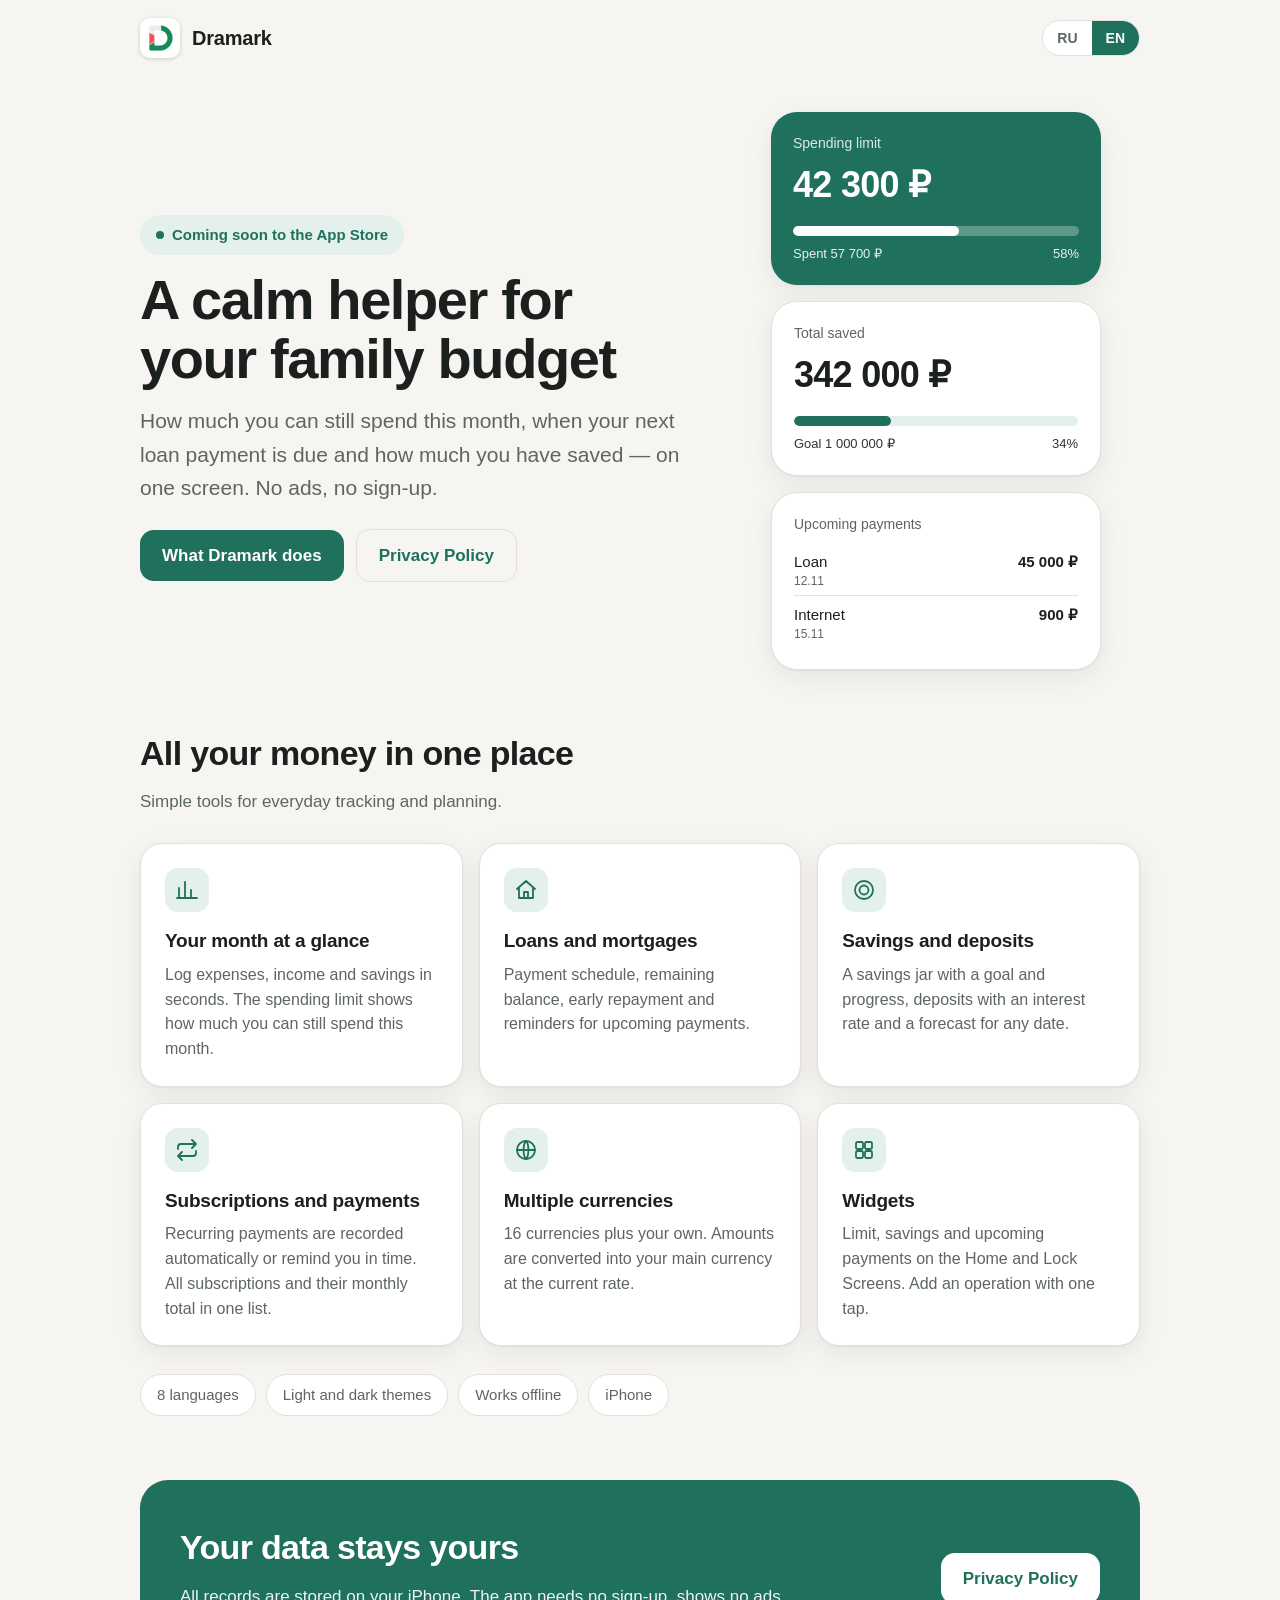
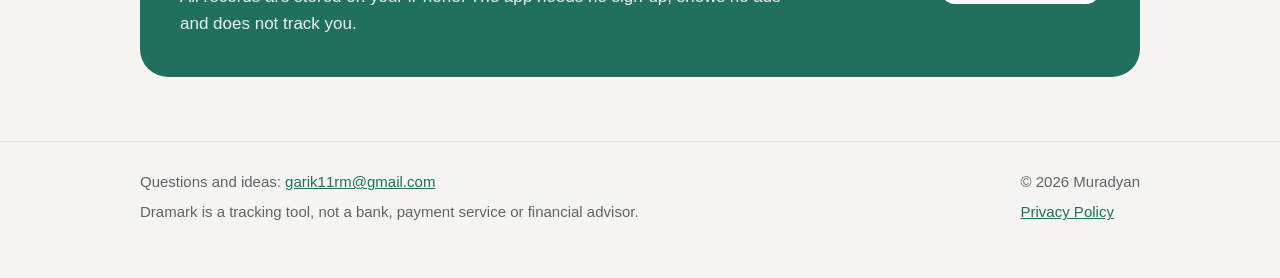
==== index.html @ 958a4074 "Add files via upload" ====
<!doctype html>
<html lang="ru">
<head>
<meta charset="utf-8">
<meta name="viewport" content="width=device-width,initial-scale=1">
<title>Dramark — бюджет и кредиты / Budget & loans</title>
<meta name="description" content="Dramark — спокойный помощник для семейного бюджета: расходы, накопления, кредиты и платежи на вашем iPhone. Без рекламы и регистрации.">
<meta name="color-scheme" content="light dark">
<meta name="theme-color" content="#1f705c">
<link rel="icon" type="image/png" href="favicon.png">
<link rel="apple-touch-icon" href="apple-touch-icon.png">
<link rel="stylesheet" href="style.css">
<script>document.documentElement.className+=" js";</script>
</head>
<body><div class="wrap"><header class="top">
<a class="brand" href="./"><img src="icon.png" alt="" width="40" height="40"><span>Dramark</span></a>
<div class="lang" role="group" aria-label="Language"><button type="button" data-set="ru" aria-pressed="true">RU</button><button type="button" data-set="en" aria-pressed="false">EN</button></div>
</header></div>
<main>
<div class="wrap">
<section class="hero">
 <div>
  <p class="pill"><i></i><span data-l="ru">Скоро в App Store</span><span data-l="en">Coming soon to the App Store</span></p>
  <h1><span data-l="ru">Спокойный помощник для семейного бюджета</span><span data-l="en">A calm helper for your family budget</span></h1>
  <p class="lead"><span data-l="ru">Сколько ещё можно потратить в этом месяце, когда ближайший платёж по кредиту и сколько уже накоплено — на одном экране. Без рекламы и без регистрации.</span><span data-l="en">How much you can still spend this month, when your next loan payment is due and how much you have saved — on one screen. No ads, no sign-up.</span></p>
  <div class="cta"><a class="btn" href="#features"><span data-l="ru">Что умеет Dramark</span><span data-l="en">What Dramark does</span></a><a class="btn ghost" href="privacy/"><span data-l="ru">Политика конфиденциальности</span><span data-l="en">Privacy Policy</span></a></div>
 </div>
 <div class="demo" aria-hidden="true">
  <div class="w limit"><p class="t"><span data-l="ru">Лимит на траты</span><span data-l="en">Spending limit</span></p><p class="v">42 300 ₽</p><div class="bar"><b style="width:58%"></b></div><div class="s"><span><span data-l="ru">Потрачено 57 700 ₽</span><span data-l="en">Spent 57 700 ₽</span></span><span>58%</span></div></div>
  <div class="w save"><p class="t"><span data-l="ru">Всего накоплено</span><span data-l="en">Total saved</span></p><p class="v">342 000 ₽</p><div class="bar"><b style="width:34%"></b></div><div class="s"><span><span data-l="ru">Цель 1 000 000 ₽</span><span data-l="en">Goal 1 000 000 ₽</span></span><span>34%</span></div></div>
  <div class="w pay"><p class="t"><span data-l="ru">Ближайшие платежи</span><span data-l="en">Upcoming payments</span></p>
   <div class="row"><span><span data-l="ru">Кредит</span><span data-l="en">Loan</span><small>12.11</small></span><span>45 000 ₽</span></div>
   <div class="row"><span><span data-l="ru">Интернет</span><span data-l="en">Internet</span><small>15.11</small></span><span>900 ₽</span></div>
  </div>
 </div>
</section>

<section id="features">
 <h2><span data-l="ru">Всё о ваших деньгах в одном месте</span><span data-l="en">All your money in one place</span></h2>
 <p class="sub"><span data-l="ru">Простые инструменты для ежедневного учёта и планирования.</span><span data-l="en">Simple tools for everyday tracking and planning.</span></p>
 <div class="grid"><article class="card"><div class="ic"><svg viewBox="0 0 24 24" aria-hidden="true"><path d="M4 20V10M10 20V4M16 20v-8M22 20H2"/></svg></div><h3><span data-l="ru">Деньги за месяц</span><span data-l="en">Your month at a glance</span></h3><p><span data-l="ru">Записывайте расходы, доходы и накопления за пару секунд. Лимит на траты показывает, сколько ещё можно потратить в этом месяце.</span><span data-l="en">Log expenses, income and savings in seconds. The spending limit shows how much you can still spend this month.</span></p></article><article class="card"><div class="ic"><svg viewBox="0 0 24 24" aria-hidden="true"><path d="M3 11l9-8 9 8M5 10v10h14V10M10 20v-6h4v6"/></svg></div><h3><span data-l="ru">Кредиты и ипотека</span><span data-l="en">Loans and mortgages</span></h3><p><span data-l="ru">График платежей, остаток долга, досрочное погашение и напоминания о ближайших платежах.</span><span data-l="en">Payment schedule, remaining balance, early repayment and reminders for upcoming payments.</span></p></article><article class="card"><div class="ic"><svg viewBox="0 0 24 24" aria-hidden="true"><circle cx="12" cy="12" r="9"/><circle cx="12" cy="12" r="4.5"/></svg></div><h3><span data-l="ru">Накопления и вклады</span><span data-l="en">Savings and deposits</span></h3><p><span data-l="ru">Копилка с целью и процентом выполнения, вклады со ставкой и прогнозом на нужную дату.</span><span data-l="en">A savings jar with a goal and progress, deposits with an interest rate and a forecast for any date.</span></p></article><article class="card"><div class="ic"><svg viewBox="0 0 24 24" aria-hidden="true"><path d="M17 2l4 4-4 4M3 11V9a3 3 0 013-3h15M7 22l-4-4 4-4M21 13v2a3 3 0 01-3 3H3"/></svg></div><h3><span data-l="ru">Подписки и платежи</span><span data-l="en">Subscriptions and payments</span></h3><p><span data-l="ru">Регулярные платежи записываются сами или напоминают о себе. Все подписки и их сумма за месяц в одном списке.</span><span data-l="en">Recurring payments are recorded automatically or remind you in time. All subscriptions and their monthly total in one list.</span></p></article><article class="card"><div class="ic"><svg viewBox="0 0 24 24" aria-hidden="true"><circle cx="12" cy="12" r="9"/><path d="M3 12h18M12 3c3.2 3 3.2 15 0 18M12 3c-3.2 3-3.2 15 0 18"/></svg></div><h3><span data-l="ru">Несколько валют</span><span data-l="en">Multiple currencies</span></h3><p><span data-l="ru">16 валют и своя собственная. Суммы пересчитываются по актуальному курсу в основную валюту.</span><span data-l="en">16 currencies plus your own. Amounts are converted into your main currency at the current rate.</span></p></article><article class="card"><div class="ic"><svg viewBox="0 0 24 24" aria-hidden="true"><rect x="4" y="4" width="7" height="7" rx="1.5"/><rect x="13" y="4" width="7" height="7" rx="1.5"/><rect x="4" y="13" width="7" height="7" rx="1.5"/><rect x="13" y="13" width="7" height="7" rx="1.5"/></svg></div><h3><span data-l="ru">Виджеты</span><span data-l="en">Widgets</span></h3><p><span data-l="ru">Лимит, накопления и ближайшие платежи на экране «Домой» и «Блокировка». Добавить операцию можно одним касанием.</span><span data-l="en">Limit, savings and upcoming payments on the Home and Lock Screens. Add an operation with one tap.</span></p></article></div>
 <ul class="facts"><li><span data-l="ru">8 языков</span><span data-l="en">8 languages</span></li><li><span data-l="ru">Светлая и тёмная тема</span><span data-l="en">Light and dark themes</span></li><li><span data-l="ru">Работает без интернета</span><span data-l="en">Works offline</span></li><li><span data-l="ru">iPhone</span><span data-l="en">iPhone</span></li></ul>
</section>

<section class="priv">
 <div><h2><span data-l="ru">Ваши данные остаются у вас</span><span data-l="en">Your data stays yours</span></h2>
 <p><span data-l="ru">Все записи хранятся на вашем iPhone. Приложение не просит регистрацию, не показывает рекламу и не следит за вами.</span><span data-l="en">All records are stored on your iPhone. The app needs no sign-up, shows no ads and does not track you.</span></p></div>
 <a class="btn" href="privacy/"><span data-l="ru">Политика конфиденциальности</span><span data-l="en">Privacy Policy</span></a>
</section>
</div>
</main>
<footer><div class="wrap"><div class="f">
 <div><p><span data-l="ru">Вопросы и предложения:</span><span data-l="en">Questions and ideas:</span> <a href="mailto:garik11rm@gmail.com">garik11rm@gmail.com</a></p>
 <p><span data-l="ru">Dramark — инструмент учёта: не банк, не платёжный сервис и не финансовый консультант.</span><span data-l="en">Dramark is a tracking tool, not a bank, payment service or financial advisor.</span></p></div>
 <div><p>© 2026 Muradyan</p><p><a href="privacy/"><span data-l="ru">Политика конфиденциальности</span><span data-l="en">Privacy Policy</span></a></p></div>
</div></div></footer>
<script src="app.js"></script>
</body></html>
---- style.css ----
:root{
  --bg:#f6f5f1; --card:#ffffff; --text:#1b1f1d; --muted:#5d665f; --line:#e3e1d9;
  --brand:#1f705c; --brand-ink:#ffffff; --brand-soft:#e4f0eb; --burgundy:#8c2f3d;
  --shadow:0 1px 2px rgba(20,30,25,.05),0 8px 28px rgba(20,30,25,.07);
}
@media (prefers-color-scheme:dark){
  :root{--bg:#0f1311; --card:#171c19; --text:#eef1ee; --muted:#9aa59e; --line:#262d29;
    --brand:#31946f; --brand-soft:#16261f; --shadow:0 1px 2px rgba(0,0,0,.4),0 8px 28px rgba(0,0,0,.35);}
}
*{box-sizing:border-box}
html{-webkit-text-size-adjust:100%}
body{margin:0;background:var(--bg);color:var(--text);
  font:17px/1.6 -apple-system,BlinkMacSystemFont,"SF Pro Text","Segoe UI",Roboto,"Helvetica Neue",Arial,sans-serif;
  -webkit-font-smoothing:antialiased}
a{color:var(--brand)} a:hover{text-decoration-thickness:2px}
.wrap{max-width:1040px;margin:0 auto;padding:0 20px}
header.top{display:flex;align-items:center;justify-content:space-between;gap:12px;padding:18px 0}
.brand{display:flex;align-items:center;gap:12px;text-decoration:none;color:var(--text);font-weight:700;font-size:20px;letter-spacing:-.01em}
.brand img{width:40px;height:40px;border-radius:10px;box-shadow:0 1px 4px rgba(0,0,0,.18)}
.lang{display:inline-flex;border:1px solid var(--line);border-radius:999px;overflow:hidden;background:var(--card)}
.lang button{all:unset;cursor:pointer;padding:6px 14px;font-size:14px;font-weight:600;color:var(--muted)}
.lang button[aria-pressed="true"]{background:var(--brand);color:var(--brand-ink)}
.lang button:focus-visible{outline:2px solid var(--brand);outline-offset:-2px}

/* языки: без JS показываются оба, с JS — выбранный */
html.js [data-l]{display:none}
html.js[data-show="ru"] [data-l="ru"],html.js[data-show="en"] [data-l="en"]{display:revert}
html:not(.js) div[data-l="en"]{border-top:1px dashed var(--line);margin-top:2rem;padding-top:1rem}

.hero{display:grid;grid-template-columns:1.15fr .85fr;gap:40px;align-items:center;padding:36px 0 56px}
.hero h1{font-size:clamp(34px,5.4vw,56px);line-height:1.06;letter-spacing:-.025em;margin:0 0 16px}
.hero p.lead{font-size:clamp(18px,2.1vw,21px);color:var(--muted);margin:0 0 24px;max-width:34em}
.pill{display:inline-flex;align-items:center;gap:8px;background:var(--brand-soft);color:var(--brand);
  font-weight:600;font-size:15px;padding:8px 16px;border-radius:999px}
.pill i{width:8px;height:8px;border-radius:50%;background:var(--brand);display:inline-block}
.cta{display:flex;flex-wrap:wrap;gap:12px;align-items:center}
.btn{display:inline-block;text-decoration:none;font-weight:600;padding:12px 22px;border-radius:14px;
  background:var(--brand);color:var(--brand-ink)}
.btn.ghost{background:transparent;color:var(--brand);border:1px solid var(--line)}

/* иллюстрация: карточки в стиле виджетов приложения */
.demo{display:grid;gap:16px;justify-items:center}
.w{width:100%;max-width:330px;border-radius:26px;padding:20px 22px;color:#fff;box-shadow:var(--shadow)}
.w.limit{background:#1f705c}
.w .t{font-size:14px;opacity:.85;margin:0}
.w .v{font-size:36px;font-weight:700;letter-spacing:-.02em;margin:2px 0 12px;font-variant-numeric:tabular-nums}
.bar{height:10px;border-radius:99px;background:rgba(255,255,255,.28);overflow:hidden}
.bar b{display:block;height:100%;background:#fff;border-radius:99px}
.w .s{display:flex;justify-content:space-between;font-size:13px;opacity:.9;margin-top:8px}
.w.save{background:var(--card);color:var(--text);border:1px solid var(--line)}
.w.save .t{color:var(--muted);opacity:1}
.w.save .bar{background:var(--brand-soft)} .w.save .bar b{background:var(--brand)}
.w.pay{background:var(--card);color:var(--text);border:1px solid var(--line)}
.w.pay .t{color:var(--muted);opacity:1;margin-bottom:8px}
.row{display:flex;justify-content:space-between;gap:12px;padding:7px 0;border-top:1px solid var(--line);font-size:15px}
.row:first-of-type{border-top:0}.row span:last-child{font-variant-numeric:tabular-nums;font-weight:600}
.row small{color:var(--muted);display:block;font-size:12px;line-height:1.2}

h2{font-size:clamp(26px,3.4vw,34px);letter-spacing:-.02em;margin:0 0 8px}
.sub{color:var(--muted);margin:0 0 28px}
.grid{display:grid;grid-template-columns:repeat(3,1fr);gap:16px}
.card{background:var(--card);border:1px solid var(--line);border-radius:22px;padding:24px;box-shadow:var(--shadow)}
.card .ic{width:44px;height:44px;border-radius:13px;background:var(--brand-soft);color:var(--brand);
  display:grid;place-items:center;margin-bottom:14px}
.card svg{width:24px;height:24px;stroke:currentColor;fill:none;stroke-width:1.8;stroke-linecap:round;stroke-linejoin:round}
.card h3{font-size:19px;margin:0 0 6px;letter-spacing:-.01em}
.card p{margin:0;color:var(--muted);font-size:16px;line-height:1.55}
.facts{display:flex;flex-wrap:wrap;gap:10px;margin:28px 0 0;padding:0;list-style:none}
.facts li{border:1px solid var(--line);background:var(--card);border-radius:999px;padding:8px 16px;font-size:15px;color:var(--muted)}

.priv{margin:64px 0;background:var(--brand);color:#fff;border-radius:28px;padding:40px;display:grid;
  grid-template-columns:1fr auto;gap:24px;align-items:center}
.priv h2{margin:0 0 8px;color:#fff}.priv p{margin:0;opacity:.92;max-width:36em}
.priv .btn{background:#fff;color:#1f705c;white-space:nowrap}
footer{border-top:1px solid var(--line);padding:28px 0 48px;color:var(--muted);font-size:15px}
footer .f{display:flex;flex-wrap:wrap;gap:8px 24px;justify-content:space-between}
footer p{margin:0 0 6px}

/* страница политики */
.doc{max-width:760px;margin:0 auto;padding:12px 20px 40px}
.doc h1{font-size:clamp(30px,4.6vw,42px);letter-spacing:-.02em;line-height:1.1;margin:8px 0 12px}
.meta{color:var(--muted);font-size:15px;margin:0 0 28px}
.doc h2{font-size:22px;margin:34px 0 8px;letter-spacing:-.01em}
.doc p{margin:0 0 14px}
.doc .note{background:var(--brand-soft);border-radius:16px;padding:16px 18px;color:var(--text);margin:24px 0}
.back{display:inline-block;margin:6px 0 0;text-decoration:none;font-weight:600}

@media (max-width:820px){
  .hero{grid-template-columns:1fr;gap:28px;padding-top:12px}
  .grid{grid-template-columns:1fr 1fr}
  .priv{grid-template-columns:1fr;padding:28px 24px}
}
@media (max-width:560px){
  body{font-size:16px}
  .grid{grid-template-columns:1fr}
  .brand{font-size:18px}
}
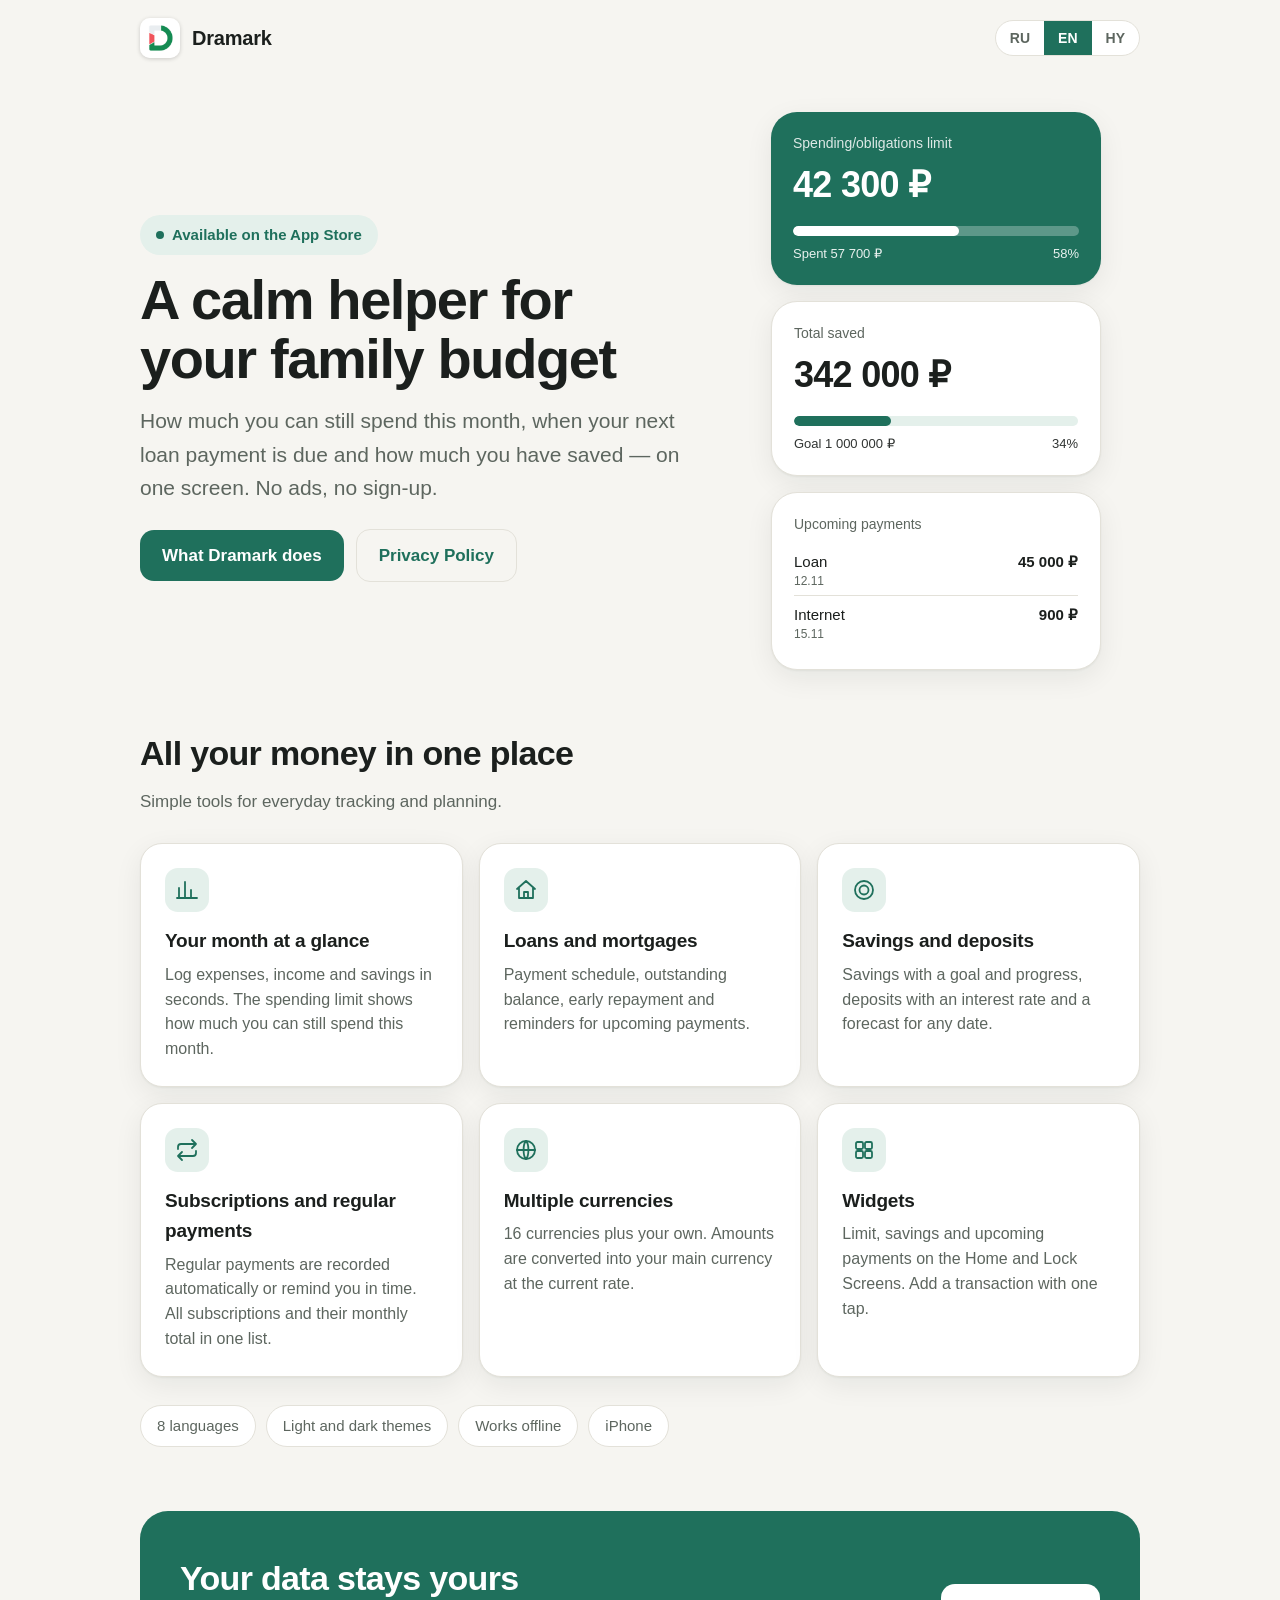
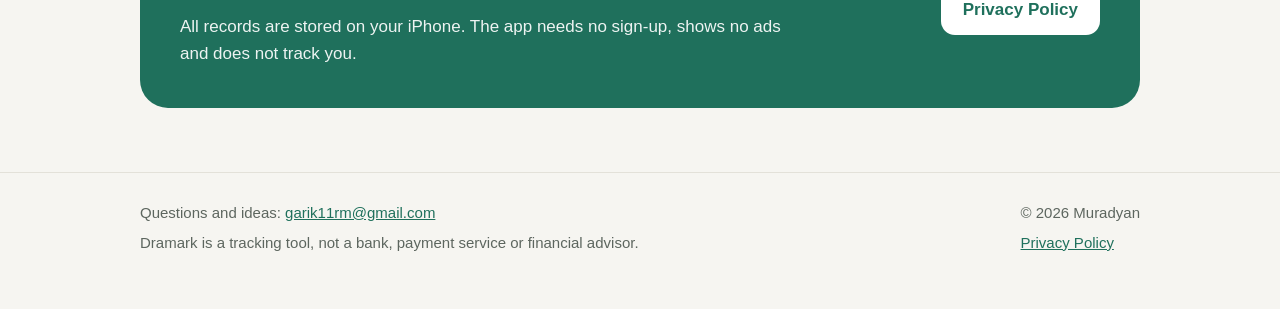
==== commit 2ad10931: "Add files via upload" ====
--- a/index.html
+++ b/index.html
@@ -3,8 +3,8 @@
 <head>
 <meta charset="utf-8">
 <meta name="viewport" content="width=device-width,initial-scale=1">
-<title>Dramark — бюджет и кредиты / Budget & loans</title>
-<meta name="description" content="Dramark — спокойный помощник для семейного бюджета: расходы, накопления, кредиты и платежи на вашем iPhone. Без рекламы и регистрации.">
+<title>Dramark — бюджет и кредиты / Budget & loans / Բյուջե և վարկեր</title>
+<meta name="description" content="Dramark — спокойный помощник для семейного бюджета: расходы, накопления, кредиты и платежи на вашем iPhone. Без рекламы и регистрации. / A calm helper for your family budget.">
 <meta name="color-scheme" content="light dark">
 <meta name="theme-color" content="#1f705c">
 <link rel="icon" type="image/png" href="favicon.png">
@@ -14,45 +14,45 @@
 </head>
 <body><div class="wrap"><header class="top">
 <a class="brand" href="./"><img src="icon.png" alt="" width="40" height="40"><span>Dramark</span></a>
-<div class="lang" role="group" aria-label="Language"><button type="button" data-set="ru" aria-pressed="true">RU</button><button type="button" data-set="en" aria-pressed="false">EN</button></div>
+<div class="lang" role="group" aria-label="Language"><button type="button" data-set="ru" aria-pressed="true">RU</button><button type="button" data-set="en" aria-pressed="false">EN</button><button type="button" data-set="hy" aria-pressed="false">HY</button></div>
 </header></div>
 <main>
 <div class="wrap">
 <section class="hero">
  <div>
-  <p class="pill"><i></i><span data-l="ru">Скоро в App Store</span><span data-l="en">Coming soon to the App Store</span></p>
-  <h1><span data-l="ru">Спокойный помощник для семейного бюджета</span><span data-l="en">A calm helper for your family budget</span></h1>
-  <p class="lead"><span data-l="ru">Сколько ещё можно потратить в этом месяце, когда ближайший платёж по кредиту и сколько уже накоплено — на одном экране. Без рекламы и без регистрации.</span><span data-l="en">How much you can still spend this month, when your next loan payment is due and how much you have saved — on one screen. No ads, no sign-up.</span></p>
-  <div class="cta"><a class="btn" href="#features"><span data-l="ru">Что умеет Dramark</span><span data-l="en">What Dramark does</span></a><a class="btn ghost" href="privacy/"><span data-l="ru">Политика конфиденциальности</span><span data-l="en">Privacy Policy</span></a></div>
+  <p class="pill"><i></i><span data-l="ru">Уже доступно в App Store</span><span data-l="en">Available on the App Store</span><span data-l="hy">Արդեն հասանելի է App Store-ում</span></p>
+  <h1><span data-l="ru">Спокойный помощник для семейного бюджета</span><span data-l="en">A calm helper for your family budget</span><span data-l="hy">Հանգիստ օգնական ընտանեկան բյուջեի համար</span></h1>
+  <p class="lead"><span data-l="ru">Сколько ещё можно потратить в этом месяце, когда ближайший платёж по кредиту и сколько уже накоплено — на одном экране. Без рекламы и без регистрации.</span><span data-l="en">How much you can still spend this month, when your next loan payment is due and how much you have saved — on one screen. No ads, no sign-up.</span><span data-l="hy">Որքան կարող եք ևս ծախսել այս ամիս, երբ է հաջորդ վարկային վճարումը և որքան եք արդեն խնայել՝ մեկ էկրանին։ Առանց գովազդի և գրանցման։</span></p>
+  <div class="cta"><a class="btn" href="#features"><span data-l="ru">Что умеет Dramark</span><span data-l="en">What Dramark does</span><span data-l="hy">Ինչ կարող է Dramark-ը</span></a><a class="btn ghost" href="privacy/"><span data-l="ru">Политика конфиденциальности</span><span data-l="en">Privacy Policy</span><span data-l="hy">Գաղտնիության քաղաքականություն</span></a></div>
  </div>
  <div class="demo" aria-hidden="true">
-  <div class="w limit"><p class="t"><span data-l="ru">Лимит на траты</span><span data-l="en">Spending limit</span></p><p class="v">42 300 ₽</p><div class="bar"><b style="width:58%"></b></div><div class="s"><span><span data-l="ru">Потрачено 57 700 ₽</span><span data-l="en">Spent 57 700 ₽</span></span><span>58%</span></div></div>
-  <div class="w save"><p class="t"><span data-l="ru">Всего накоплено</span><span data-l="en">Total saved</span></p><p class="v">342 000 ₽</p><div class="bar"><b style="width:34%"></b></div><div class="s"><span><span data-l="ru">Цель 1 000 000 ₽</span><span data-l="en">Goal 1 000 000 ₽</span></span><span>34%</span></div></div>
-  <div class="w pay"><p class="t"><span data-l="ru">Ближайшие платежи</span><span data-l="en">Upcoming payments</span></p>
-   <div class="row"><span><span data-l="ru">Кредит</span><span data-l="en">Loan</span><small>12.11</small></span><span>45 000 ₽</span></div>
-   <div class="row"><span><span data-l="ru">Интернет</span><span data-l="en">Internet</span><small>15.11</small></span><span>900 ₽</span></div>
+  <div class="w limit"><p class="t"><span data-l="ru">Лимит на траты/обязательства</span><span data-l="en">Spending/obligations limit</span><span data-l="hy">Ծախսերի/պարտավորությունների սահման</span></p><p class="v">42 300 ₽</p><div class="bar"><b style="width:58%"></b></div><div class="s"><span><span data-l="ru">Потрачено 57 700 ₽</span><span data-l="en">Spent 57 700 ₽</span><span data-l="hy">Ծախսվել է 57 700 ₽</span></span><span>58%</span></div></div>
+  <div class="w save"><p class="t"><span data-l="ru">Всего накоплено</span><span data-l="en">Total saved</span><span data-l="hy">Ընդամենը խնայված</span></p><p class="v">342 000 ₽</p><div class="bar"><b style="width:34%"></b></div><div class="s"><span><span data-l="ru">Цель 1 000 000 ₽</span><span data-l="en">Goal 1 000 000 ₽</span><span data-l="hy">Նպատակ 1 000 000 ₽</span></span><span>34%</span></div></div>
+  <div class="w pay"><p class="t"><span data-l="ru">Ближайшие платежи</span><span data-l="en">Upcoming payments</span><span data-l="hy">Մոտակա վճարումներ</span></p>
+   <div class="row"><span><span data-l="ru">Кредит</span><span data-l="en">Loan</span><span data-l="hy">Վարկ</span><small>12.11</small></span><span>45 000 ₽</span></div>
+   <div class="row"><span><span data-l="ru">Интернет</span><span data-l="en">Internet</span><span data-l="hy">Ինտերնետ</span><small>15.11</small></span><span>900 ₽</span></div>
   </div>
  </div>
 </section>
 
 <section id="features">
- <h2><span data-l="ru">Всё о ваших деньгах в одном месте</span><span data-l="en">All your money in one place</span></h2>
- <p class="sub"><span data-l="ru">Простые инструменты для ежедневного учёта и планирования.</span><span data-l="en">Simple tools for everyday tracking and planning.</span></p>
- <div class="grid"><article class="card"><div class="ic"><svg viewBox="0 0 24 24" aria-hidden="true"><path d="M4 20V10M10 20V4M16 20v-8M22 20H2"/></svg></div><h3><span data-l="ru">Деньги за месяц</span><span data-l="en">Your month at a glance</span></h3><p><span data-l="ru">Записывайте расходы, доходы и накопления за пару секунд. Лимит на траты показывает, сколько ещё можно потратить в этом месяце.</span><span data-l="en">Log expenses, income and savings in seconds. The spending limit shows how much you can still spend this month.</span></p></article><article class="card"><div class="ic"><svg viewBox="0 0 24 24" aria-hidden="true"><path d="M3 11l9-8 9 8M5 10v10h14V10M10 20v-6h4v6"/></svg></div><h3><span data-l="ru">Кредиты и ипотека</span><span data-l="en">Loans and mortgages</span></h3><p><span data-l="ru">График платежей, остаток долга, досрочное погашение и напоминания о ближайших платежах.</span><span data-l="en">Payment schedule, remaining balance, early repayment and reminders for upcoming payments.</span></p></article><article class="card"><div class="ic"><svg viewBox="0 0 24 24" aria-hidden="true"><circle cx="12" cy="12" r="9"/><circle cx="12" cy="12" r="4.5"/></svg></div><h3><span data-l="ru">Накопления и вклады</span><span data-l="en">Savings and deposits</span></h3><p><span data-l="ru">Копилка с целью и процентом выполнения, вклады со ставкой и прогнозом на нужную дату.</span><span data-l="en">A savings jar with a goal and progress, deposits with an interest rate and a forecast for any date.</span></p></article><article class="card"><div class="ic"><svg viewBox="0 0 24 24" aria-hidden="true"><path d="M17 2l4 4-4 4M3 11V9a3 3 0 013-3h15M7 22l-4-4 4-4M21 13v2a3 3 0 01-3 3H3"/></svg></div><h3><span data-l="ru">Подписки и платежи</span><span data-l="en">Subscriptions and payments</span></h3><p><span data-l="ru">Регулярные платежи записываются сами или напоминают о себе. Все подписки и их сумма за месяц в одном списке.</span><span data-l="en">Recurring payments are recorded automatically or remind you in time. All subscriptions and their monthly total in one list.</span></p></article><article class="card"><div class="ic"><svg viewBox="0 0 24 24" aria-hidden="true"><circle cx="12" cy="12" r="9"/><path d="M3 12h18M12 3c3.2 3 3.2 15 0 18M12 3c-3.2 3-3.2 15 0 18"/></svg></div><h3><span data-l="ru">Несколько валют</span><span data-l="en">Multiple currencies</span></h3><p><span data-l="ru">16 валют и своя собственная. Суммы пересчитываются по актуальному курсу в основную валюту.</span><span data-l="en">16 currencies plus your own. Amounts are converted into your main currency at the current rate.</span></p></article><article class="card"><div class="ic"><svg viewBox="0 0 24 24" aria-hidden="true"><rect x="4" y="4" width="7" height="7" rx="1.5"/><rect x="13" y="4" width="7" height="7" rx="1.5"/><rect x="4" y="13" width="7" height="7" rx="1.5"/><rect x="13" y="13" width="7" height="7" rx="1.5"/></svg></div><h3><span data-l="ru">Виджеты</span><span data-l="en">Widgets</span></h3><p><span data-l="ru">Лимит, накопления и ближайшие платежи на экране «Домой» и «Блокировка». Добавить операцию можно одним касанием.</span><span data-l="en">Limit, savings and upcoming payments on the Home and Lock Screens. Add an operation with one tap.</span></p></article></div>
- <ul class="facts"><li><span data-l="ru">8 языков</span><span data-l="en">8 languages</span></li><li><span data-l="ru">Светлая и тёмная тема</span><span data-l="en">Light and dark themes</span></li><li><span data-l="ru">Работает без интернета</span><span data-l="en">Works offline</span></li><li><span data-l="ru">iPhone</span><span data-l="en">iPhone</span></li></ul>
+ <h2><span data-l="ru">Всё о ваших деньгах в одном месте</span><span data-l="en">All your money in one place</span><span data-l="hy">Ձեր գումարը՝ մեկ տեղում</span></h2>
+ <p class="sub"><span data-l="ru">Простые инструменты для ежедневного учёта и планирования.</span><span data-l="en">Simple tools for everyday tracking and planning.</span><span data-l="hy">Պարզ գործիքներ ամենօրյա հաշվառման և պլանավորման համար։</span></p>
+ <div class="grid"><article class="card"><div class="ic"><svg viewBox="0 0 24 24" aria-hidden="true"><path d="M4 20V10M10 20V4M16 20v-8M22 20H2"/></svg></div><h3><span data-l="ru">Деньги за месяц</span><span data-l="en">Your month at a glance</span><span data-l="hy">Գումարն ամսվա կտրվածքով</span></h3><p><span data-l="ru">Записывайте расходы, доходы и накопления за пару секунд. Лимит на траты показывает, сколько ещё можно потратить в этом месяце.</span><span data-l="en">Log expenses, income and savings in seconds. The spending limit shows how much you can still spend this month.</span><span data-l="hy">Գրանցեք ծախսերը, եկամուտները և խնայողությունները մի քանի վայրկյանում։ Ծախսերի սահմանը ցույց է տալիս, թե որքան կարող եք ևս ծախսել այս ամիս։</span></p></article><article class="card"><div class="ic"><svg viewBox="0 0 24 24" aria-hidden="true"><path d="M3 11l9-8 9 8M5 10v10h14V10M10 20v-6h4v6"/></svg></div><h3><span data-l="ru">Кредиты и ипотека</span><span data-l="en">Loans and mortgages</span><span data-l="hy">Վարկեր և հիփոթեք</span></h3><p><span data-l="ru">График платежей, остаток долга, досрочное погашение и напоминания о ближайших платежах.</span><span data-l="en">Payment schedule, outstanding balance, early repayment and reminders for upcoming payments.</span><span data-l="hy">Վճարումների գրաֆիկ, պարտքի մնացորդ, վաղաժամկետ մարում և հիշեցումներ մոտակա վճարումների մասին։</span></p></article><article class="card"><div class="ic"><svg viewBox="0 0 24 24" aria-hidden="true"><circle cx="12" cy="12" r="9"/><circle cx="12" cy="12" r="4.5"/></svg></div><h3><span data-l="ru">Накопления и вклады</span><span data-l="en">Savings and deposits</span><span data-l="hy">Խնայողություններ և ավանդներ</span></h3><p><span data-l="ru">Копилка с целью и процентом выполнения, вклады со ставкой и прогнозом на нужную дату.</span><span data-l="en">Savings with a goal and progress, deposits with an interest rate and a forecast for any date.</span><span data-l="hy">Խնայատուփ՝ նպատակով և կատարման տոկոսով, ավանդներ՝ տոկոսադրույքով և կանխատեսումով ցանկացած ամսաթվի համար։</span></p></article><article class="card"><div class="ic"><svg viewBox="0 0 24 24" aria-hidden="true"><path d="M17 2l4 4-4 4M3 11V9a3 3 0 013-3h15M7 22l-4-4 4-4M21 13v2a3 3 0 01-3 3H3"/></svg></div><h3><span data-l="ru">Подписки и регулярные платежи</span><span data-l="en">Subscriptions and regular payments</span><span data-l="hy">Բաժանորդագրություններ և պարբերական վճարումներ</span></h3><p><span data-l="ru">Регулярные платежи записываются сами или напоминают о себе. Все подписки и их сумма за месяц в одном списке.</span><span data-l="en">Regular payments are recorded automatically or remind you in time. All subscriptions and their monthly total in one list.</span><span data-l="hy">Պարբերական վճարումները գրանցվում են ինքնաբերաբար կամ հիշեցնում են իրենց մասին։ Բոլոր բաժանորդագրությունները և դրանց ամսական գումարը՝ մեկ ցանկում։</span></p></article><article class="card"><div class="ic"><svg viewBox="0 0 24 24" aria-hidden="true"><circle cx="12" cy="12" r="9"/><path d="M3 12h18M12 3c3.2 3 3.2 15 0 18M12 3c-3.2 3-3.2 15 0 18"/></svg></div><h3><span data-l="ru">Несколько валют</span><span data-l="en">Multiple currencies</span><span data-l="hy">Մի քանի արժույթ</span></h3><p><span data-l="ru">16 валют и своя собственная. Суммы пересчитываются по актуальному курсу в основную валюту.</span><span data-l="en">16 currencies plus your own. Amounts are converted into your main currency at the current rate.</span><span data-l="hy">16 արժույթ և սեփական արժույթ։ Գումարները վերահաշվարկվում են հիմնական արժույթով՝ ըստ ընթացիկ փոխարժեքի։</span></p></article><article class="card"><div class="ic"><svg viewBox="0 0 24 24" aria-hidden="true"><rect x="4" y="4" width="7" height="7" rx="1.5"/><rect x="13" y="4" width="7" height="7" rx="1.5"/><rect x="4" y="13" width="7" height="7" rx="1.5"/><rect x="13" y="13" width="7" height="7" rx="1.5"/></svg></div><h3><span data-l="ru">Виджеты</span><span data-l="en">Widgets</span><span data-l="hy">Վիջեթներ</span></h3><p><span data-l="ru">Лимит, накопления и ближайшие платежи на экране «Домой» и «Блокировка». Добавить операцию можно одним касанием.</span><span data-l="en">Limit, savings and upcoming payments on the Home and Lock Screens. Add a transaction with one tap.</span><span data-l="hy">Սահմանը, խնայողությունները և մոտակա վճարումները «Գլխավոր» և կողպման էկրանին։ Գործարք ավելացրեք մեկ հպումով։</span></p></article></div>
+ <ul class="facts"><li><span data-l="ru">8 языков</span><span data-l="en">8 languages</span><span data-l="hy">8 լեզու</span></li><li><span data-l="ru">Светлая и тёмная тема</span><span data-l="en">Light and dark themes</span><span data-l="hy">Լուսավոր և մութ թեմա</span></li><li><span data-l="ru">Работает без интернета</span><span data-l="en">Works offline</span><span data-l="hy">Աշխատում է առանց ինտերնետի</span></li><li>iPhone</li></ul>
 </section>
 
 <section class="priv">
- <div><h2><span data-l="ru">Ваши данные остаются у вас</span><span data-l="en">Your data stays yours</span></h2>
- <p><span data-l="ru">Все записи хранятся на вашем iPhone. Приложение не просит регистрацию, не показывает рекламу и не следит за вами.</span><span data-l="en">All records are stored on your iPhone. The app needs no sign-up, shows no ads and does not track you.</span></p></div>
- <a class="btn" href="privacy/"><span data-l="ru">Политика конфиденциальности</span><span data-l="en">Privacy Policy</span></a>
+ <div><h2><span data-l="ru">Ваши данные остаются у вас</span><span data-l="en">Your data stays yours</span><span data-l="hy">Ձեր տվյալները մնում են ձեզ մոտ</span></h2>
+ <p><span data-l="ru">Все записи хранятся на вашем iPhone. Приложение не просит регистрацию, не показывает рекламу и не следит за вами.</span><span data-l="en">All records are stored on your iPhone. The app needs no sign-up, shows no ads and does not track you.</span><span data-l="hy">Բոլոր գրառումները պահվում են ձեր iPhone-ում։ Հավելվածը գրանցում չի պահանջում, գովազդ չի ցուցադրում և չի հետևում ձեզ։</span></p></div>
+ <a class="btn" href="privacy/"><span data-l="ru">Политика конфиденциальности</span><span data-l="en">Privacy Policy</span><span data-l="hy">Գաղտնիության քաղաքականություն</span></a>
 </section>
 </div>
 </main>
 <footer><div class="wrap"><div class="f">
- <div><p><span data-l="ru">Вопросы и предложения:</span><span data-l="en">Questions and ideas:</span> <a href="mailto:garik11rm@gmail.com">garik11rm@gmail.com</a></p>
- <p><span data-l="ru">Dramark — инструмент учёта: не банк, не платёжный сервис и не финансовый консультант.</span><span data-l="en">Dramark is a tracking tool, not a bank, payment service or financial advisor.</span></p></div>
- <div><p>© 2026 Muradyan</p><p><a href="privacy/"><span data-l="ru">Политика конфиденциальности</span><span data-l="en">Privacy Policy</span></a></p></div>
+ <div><p><span data-l="ru">Вопросы и предложения:</span><span data-l="en">Questions and ideas:</span><span data-l="hy">Հարցեր և առաջարկներ՝</span> <a href="mailto:garik11rm@gmail.com">garik11rm@gmail.com</a></p>
+ <p><span data-l="ru">Dramark — инструмент учёта: не банк, не платёжный сервис и не финансовый консультант.</span><span data-l="en">Dramark is a tracking tool, not a bank, payment service or financial advisor.</span><span data-l="hy">Dramark-ը հաշվառման գործիք է՝ ոչ բանկ, ոչ վճարային ծառայություն և ոչ ֆինանսական խորհրդատու։</span></p></div>
+ <div><p>© 2026 Muradyan</p><p><a href="privacy/"><span data-l="ru">Политика конфиденциальности</span><span data-l="en">Privacy Policy</span><span data-l="hy">Գաղտնիության քաղաքականություն</span></a></p></div>
 </div></div></footer>
 <script src="app.js"></script>
 </body></html>
--- a/style.css
+++ b/style.css
@@ -10,7 +10,7 @@
 *{box-sizing:border-box}
 html{-webkit-text-size-adjust:100%}
 body{margin:0;background:var(--bg);color:var(--text);
-  font:17px/1.6 -apple-system,BlinkMacSystemFont,"SF Pro Text","Segoe UI",Roboto,"Helvetica Neue",Arial,sans-serif;
+  font:17px/1.6 -apple-system,BlinkMacSystemFont,"SF Pro Text","Segoe UI",Roboto,"Helvetica Neue","Noto Sans Armenian",Sylfaen,Arial,sans-serif;
   -webkit-font-smoothing:antialiased}
 a{color:var(--brand)} a:hover{text-decoration-thickness:2px}
 .wrap{max-width:1040px;margin:0 auto;padding:0 20px}
@@ -24,8 +24,8 @@
 
 /* языки: без JS показываются оба, с JS — выбранный */
 html.js [data-l]{display:none}
-html.js[data-show="ru"] [data-l="ru"],html.js[data-show="en"] [data-l="en"]{display:revert}
-html:not(.js) div[data-l="en"]{border-top:1px dashed var(--line);margin-top:2rem;padding-top:1rem}
+html.js[data-show="ru"] [data-l="ru"],html.js[data-show="en"] [data-l="en"],html.js[data-show="hy"] [data-l="hy"]{display:revert}
+html:not(.js) div[data-l="en"],html:not(.js) div[data-l="hy"]{border-top:1px dashed var(--line);margin-top:2rem;padding-top:1rem}
 
 .hero{display:grid;grid-template-columns:1.15fr .85fr;gap:40px;align-items:center;padding:36px 0 56px}
 .hero h1{font-size:clamp(34px,5.4vw,56px);line-height:1.06;letter-spacing:-.025em;margin:0 0 16px}
@@ -88,7 +88,8 @@
 @media (max-width:820px){
   .hero{grid-template-columns:1fr;gap:28px;padding-top:12px}
   .grid{grid-template-columns:1fr 1fr}
-  .priv{grid-template-columns:1fr;padding:28px 24px}
+  .priv{grid-template-columns:minmax(0,1fr);padding:28px 24px}
+  .priv .btn{white-space:normal;text-align:center}
 }
 @media (max-width:560px){
   body{font-size:16px}
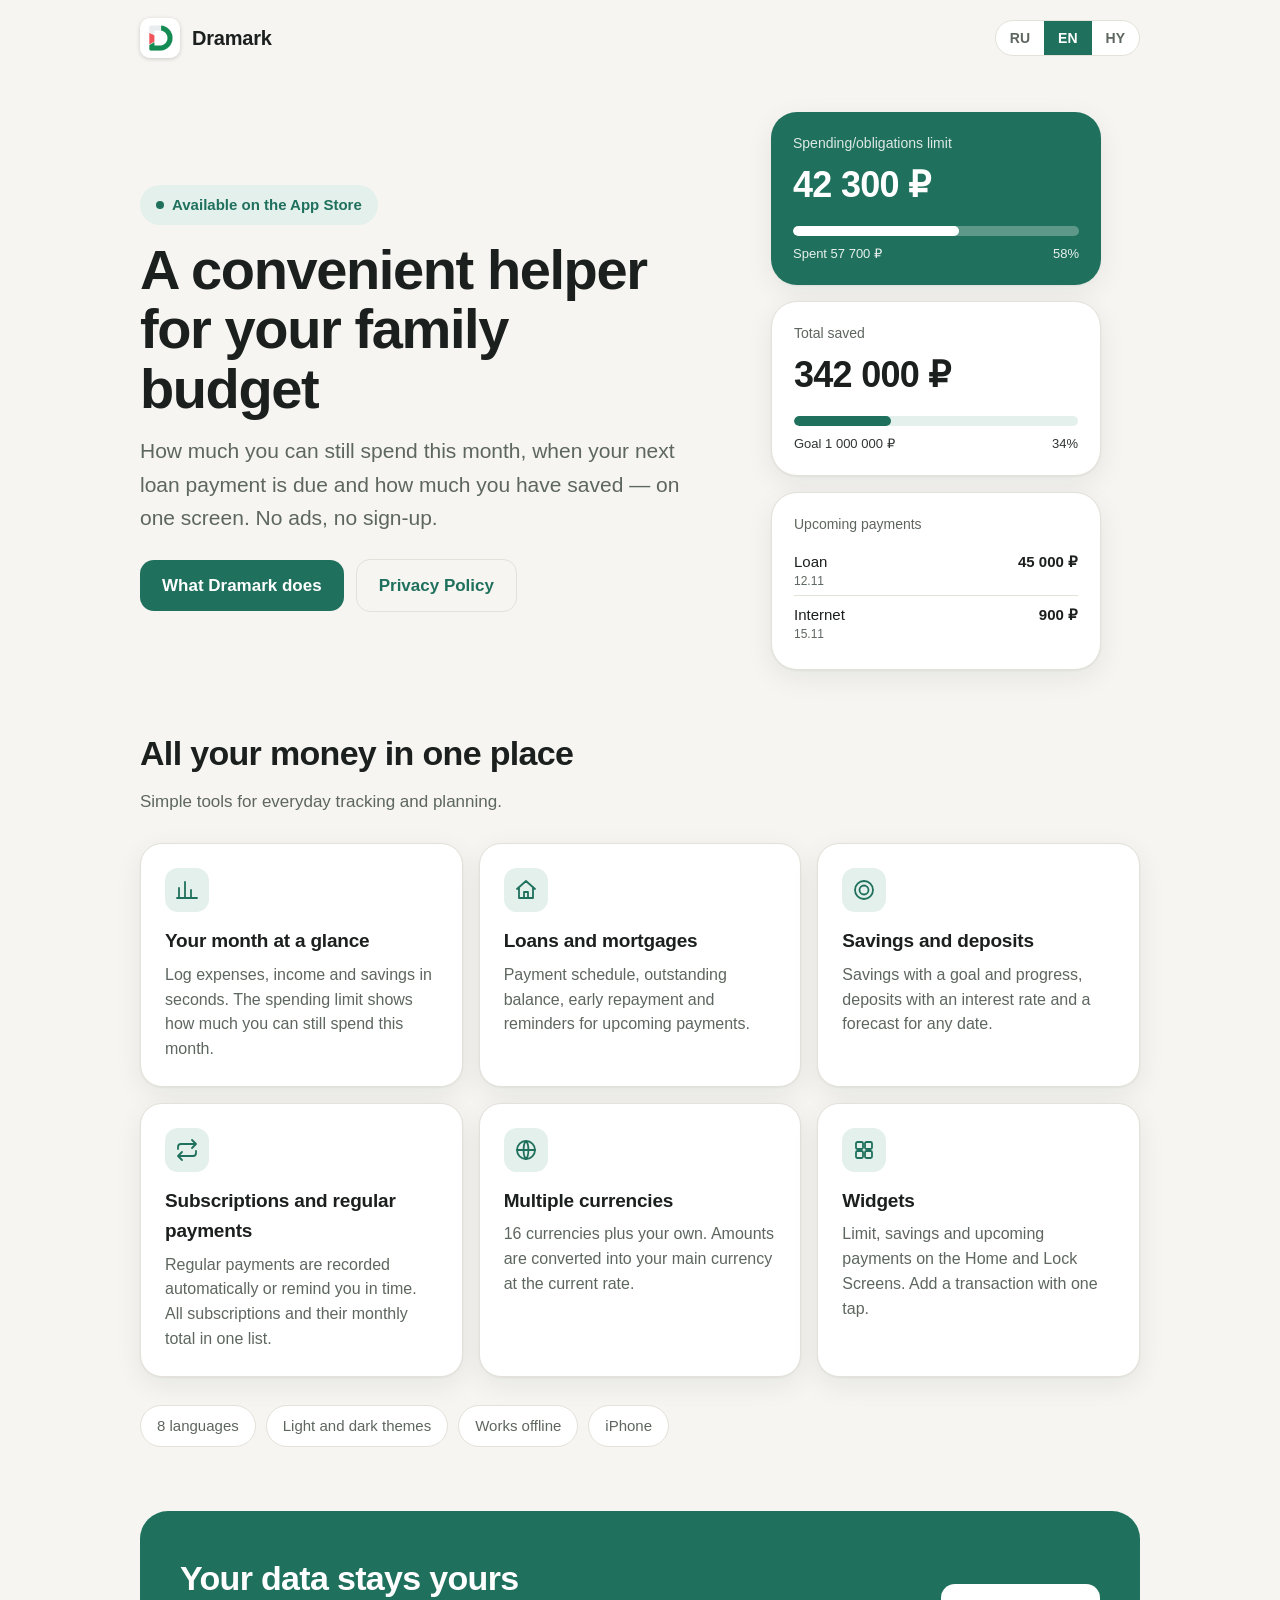
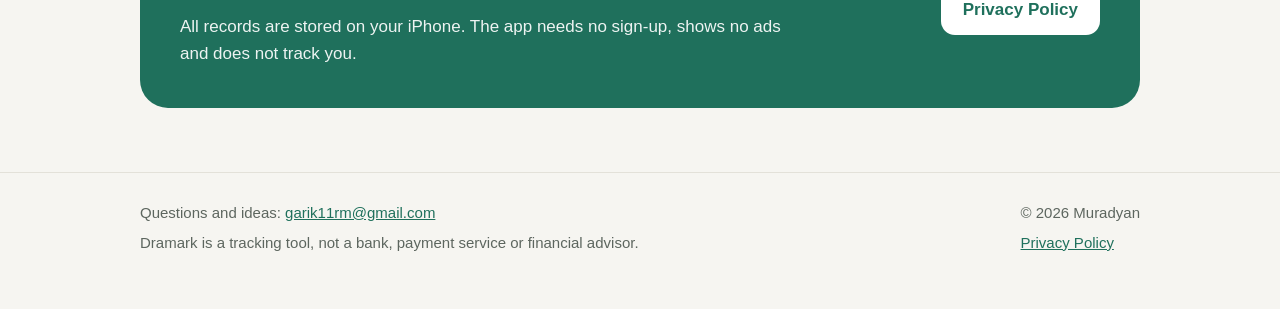
==== commit f554ae0d: "index.html" ====
--- a/index.html
+++ b/index.html
@@ -4,7 +4,7 @@
 <meta charset="utf-8">
 <meta name="viewport" content="width=device-width,initial-scale=1">
 <title>Dramark — бюджет и кредиты / Budget & loans / Բյուջե և վարկեր</title>
-<meta name="description" content="Dramark — спокойный помощник для семейного бюджета: расходы, накопления, кредиты и платежи на вашем iPhone. Без рекламы и регистрации. / A calm helper for your family budget.">
+<meta name="description" content="Dramark — удобный помощник для семейного бюджета: расходы, накопления, кредиты и платежи на вашем iPhone. / A convenient helper for your family budget.">
 <meta name="color-scheme" content="light dark">
 <meta name="theme-color" content="#1f705c">
 <link rel="icon" type="image/png" href="favicon.png">
@@ -21,7 +21,7 @@
 <section class="hero">
  <div>
   <p class="pill"><i></i><span data-l="ru">Уже доступно в App Store</span><span data-l="en">Available on the App Store</span><span data-l="hy">Արդեն հասանելի է App Store-ում</span></p>
-  <h1><span data-l="ru">Спокойный помощник для семейного бюджета</span><span data-l="en">A calm helper for your family budget</span><span data-l="hy">Հանգիստ օգնական ընտանեկան բյուջեի համար</span></h1>
+  <h1><span data-l="ru">Удобный помощник для семейного бюджета</span><span data-l="en">A convenient helper for your family budget</span><span data-l="hy">Հարմար օգնական ընտանեկան բյուջեի համար</span></h1>
   <p class="lead"><span data-l="ru">Сколько ещё можно потратить в этом месяце, когда ближайший платёж по кредиту и сколько уже накоплено — на одном экране. Без рекламы и без регистрации.</span><span data-l="en">How much you can still spend this month, when your next loan payment is due and how much you have saved — on one screen. No ads, no sign-up.</span><span data-l="hy">Որքան կարող եք ևս ծախսել այս ամիս, երբ է հաջորդ վարկային վճարումը և որքան եք արդեն խնայել՝ մեկ էկրանին։ Առանց գովազդի և գրանցման։</span></p>
   <div class="cta"><a class="btn" href="#features"><span data-l="ru">Что умеет Dramark</span><span data-l="en">What Dramark does</span><span data-l="hy">Ինչ կարող է Dramark-ը</span></a><a class="btn ghost" href="privacy/"><span data-l="ru">Политика конфиденциальности</span><span data-l="en">Privacy Policy</span><span data-l="hy">Գաղտնիության քաղաքականություն</span></a></div>
  </div>
@@ -55,4 +55,4 @@
  <div><p>© 2026 Muradyan</p><p><a href="privacy/"><span data-l="ru">Политика конфиденциальности</span><span data-l="en">Privacy Policy</span><span data-l="hy">Գաղտնիության քաղաքականություն</span></a></p></div>
 </div></div></footer>
 <script src="app.js"></script>
-</body></html>+</body></html>
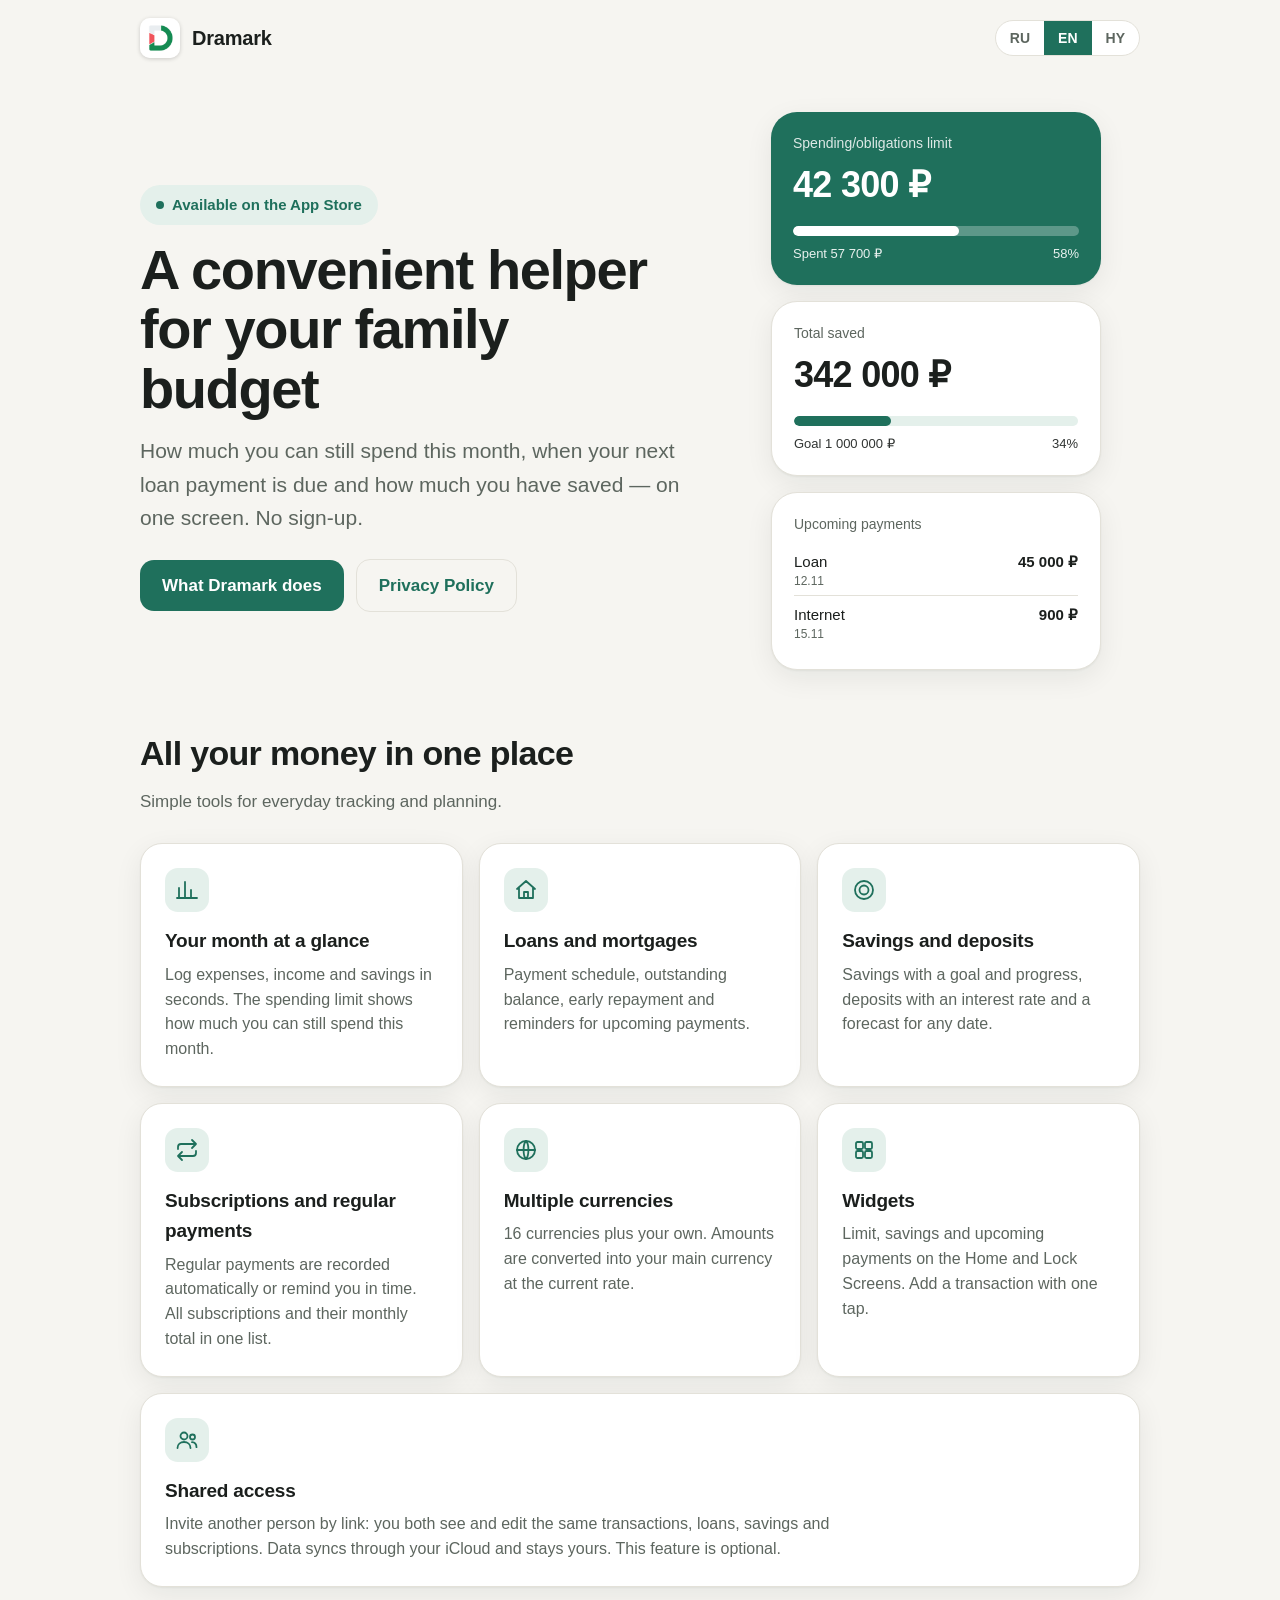
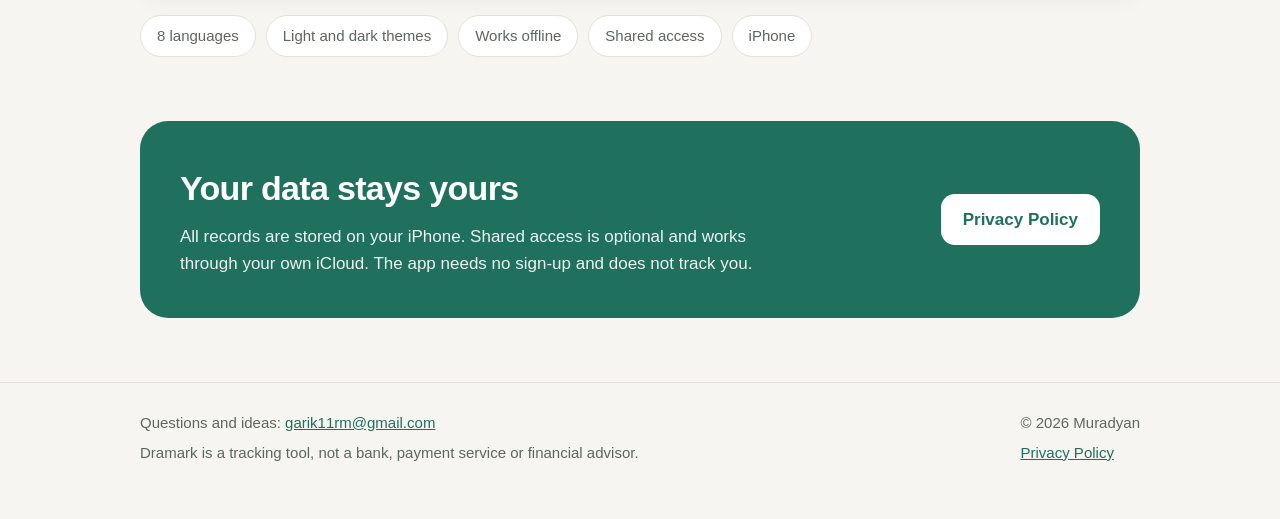
==== commit cde1eaa9: "Add files via upload" ====
--- a/index.html
+++ b/index.html
@@ -4,7 +4,7 @@
 <meta charset="utf-8">
 <meta name="viewport" content="width=device-width,initial-scale=1">
 <title>Dramark — бюджет и кредиты / Budget & loans / Բյուջե և վարկեր</title>
-<meta name="description" content="Dramark — удобный помощник для семейного бюджета: расходы, накопления, кредиты и платежи на вашем iPhone. / A convenient helper for your family budget.">
+<meta name="description" content="Dramark — удобный помощник для семейного бюджета: расходы, накопления, кредиты и платежи на вашем iPhone. Без регистрации. / A convenient helper for your family budget.">
 <meta name="color-scheme" content="light dark">
 <meta name="theme-color" content="#1f705c">
 <link rel="icon" type="image/png" href="favicon.png">
@@ -22,7 +22,7 @@
  <div>
   <p class="pill"><i></i><span data-l="ru">Уже доступно в App Store</span><span data-l="en">Available on the App Store</span><span data-l="hy">Արդեն հասանելի է App Store-ում</span></p>
   <h1><span data-l="ru">Удобный помощник для семейного бюджета</span><span data-l="en">A convenient helper for your family budget</span><span data-l="hy">Հարմար օգնական ընտանեկան բյուջեի համար</span></h1>
-  <p class="lead"><span data-l="ru">Сколько ещё можно потратить в этом месяце, когда ближайший платёж по кредиту и сколько уже накоплено — на одном экране. Без рекламы и без регистрации.</span><span data-l="en">How much you can still spend this month, when your next loan payment is due and how much you have saved — on one screen. No ads, no sign-up.</span><span data-l="hy">Որքան կարող եք ևս ծախսել այս ամիս, երբ է հաջորդ վարկային վճարումը և որքան եք արդեն խնայել՝ մեկ էկրանին։ Առանց գովազդի և գրանցման։</span></p>
+  <p class="lead"><span data-l="ru">Сколько ещё можно потратить в этом месяце, когда ближайший платёж по кредиту и сколько уже накоплено — на одном экране. Без регистрации.</span><span data-l="en">How much you can still spend this month, when your next loan payment is due and how much you have saved — on one screen. No sign-up.</span><span data-l="hy">Որքան կարող եք ևս ծախսել այս ամիս, երբ է հաջորդ վարկային վճարումը և որքան եք արդեն խնայել՝ մեկ էկրանին։ Առանց գրանցման։</span></p>
   <div class="cta"><a class="btn" href="#features"><span data-l="ru">Что умеет Dramark</span><span data-l="en">What Dramark does</span><span data-l="hy">Ինչ կարող է Dramark-ը</span></a><a class="btn ghost" href="privacy/"><span data-l="ru">Политика конфиденциальности</span><span data-l="en">Privacy Policy</span><span data-l="hy">Գաղտնիության քաղաքականություն</span></a></div>
  </div>
  <div class="demo" aria-hidden="true">
@@ -38,13 +38,13 @@
 <section id="features">
  <h2><span data-l="ru">Всё о ваших деньгах в одном месте</span><span data-l="en">All your money in one place</span><span data-l="hy">Ձեր գումարը՝ մեկ տեղում</span></h2>
  <p class="sub"><span data-l="ru">Простые инструменты для ежедневного учёта и планирования.</span><span data-l="en">Simple tools for everyday tracking and planning.</span><span data-l="hy">Պարզ գործիքներ ամենօրյա հաշվառման և պլանավորման համար։</span></p>
- <div class="grid"><article class="card"><div class="ic"><svg viewBox="0 0 24 24" aria-hidden="true"><path d="M4 20V10M10 20V4M16 20v-8M22 20H2"/></svg></div><h3><span data-l="ru">Деньги за месяц</span><span data-l="en">Your month at a glance</span><span data-l="hy">Գումարն ամսվա կտրվածքով</span></h3><p><span data-l="ru">Записывайте расходы, доходы и накопления за пару секунд. Лимит на траты показывает, сколько ещё можно потратить в этом месяце.</span><span data-l="en">Log expenses, income and savings in seconds. The spending limit shows how much you can still spend this month.</span><span data-l="hy">Գրանցեք ծախսերը, եկամուտները և խնայողությունները մի քանի վայրկյանում։ Ծախսերի սահմանը ցույց է տալիս, թե որքան կարող եք ևս ծախսել այս ամիս։</span></p></article><article class="card"><div class="ic"><svg viewBox="0 0 24 24" aria-hidden="true"><path d="M3 11l9-8 9 8M5 10v10h14V10M10 20v-6h4v6"/></svg></div><h3><span data-l="ru">Кредиты и ипотека</span><span data-l="en">Loans and mortgages</span><span data-l="hy">Վարկեր և հիփոթեք</span></h3><p><span data-l="ru">График платежей, остаток долга, досрочное погашение и напоминания о ближайших платежах.</span><span data-l="en">Payment schedule, outstanding balance, early repayment and reminders for upcoming payments.</span><span data-l="hy">Վճարումների գրաֆիկ, պարտքի մնացորդ, վաղաժամկետ մարում և հիշեցումներ մոտակա վճարումների մասին։</span></p></article><article class="card"><div class="ic"><svg viewBox="0 0 24 24" aria-hidden="true"><circle cx="12" cy="12" r="9"/><circle cx="12" cy="12" r="4.5"/></svg></div><h3><span data-l="ru">Накопления и вклады</span><span data-l="en">Savings and deposits</span><span data-l="hy">Խնայողություններ և ավանդներ</span></h3><p><span data-l="ru">Копилка с целью и процентом выполнения, вклады со ставкой и прогнозом на нужную дату.</span><span data-l="en">Savings with a goal and progress, deposits with an interest rate and a forecast for any date.</span><span data-l="hy">Խնայատուփ՝ նպատակով և կատարման տոկոսով, ավանդներ՝ տոկոսադրույքով և կանխատեսումով ցանկացած ամսաթվի համար։</span></p></article><article class="card"><div class="ic"><svg viewBox="0 0 24 24" aria-hidden="true"><path d="M17 2l4 4-4 4M3 11V9a3 3 0 013-3h15M7 22l-4-4 4-4M21 13v2a3 3 0 01-3 3H3"/></svg></div><h3><span data-l="ru">Подписки и регулярные платежи</span><span data-l="en">Subscriptions and regular payments</span><span data-l="hy">Բաժանորդագրություններ և պարբերական վճարումներ</span></h3><p><span data-l="ru">Регулярные платежи записываются сами или напоминают о себе. Все подписки и их сумма за месяц в одном списке.</span><span data-l="en">Regular payments are recorded automatically or remind you in time. All subscriptions and their monthly total in one list.</span><span data-l="hy">Պարբերական վճարումները գրանցվում են ինքնաբերաբար կամ հիշեցնում են իրենց մասին։ Բոլոր բաժանորդագրությունները և դրանց ամսական գումարը՝ մեկ ցանկում։</span></p></article><article class="card"><div class="ic"><svg viewBox="0 0 24 24" aria-hidden="true"><circle cx="12" cy="12" r="9"/><path d="M3 12h18M12 3c3.2 3 3.2 15 0 18M12 3c-3.2 3-3.2 15 0 18"/></svg></div><h3><span data-l="ru">Несколько валют</span><span data-l="en">Multiple currencies</span><span data-l="hy">Մի քանի արժույթ</span></h3><p><span data-l="ru">16 валют и своя собственная. Суммы пересчитываются по актуальному курсу в основную валюту.</span><span data-l="en">16 currencies plus your own. Amounts are converted into your main currency at the current rate.</span><span data-l="hy">16 արժույթ և սեփական արժույթ։ Գումարները վերահաշվարկվում են հիմնական արժույթով՝ ըստ ընթացիկ փոխարժեքի։</span></p></article><article class="card"><div class="ic"><svg viewBox="0 0 24 24" aria-hidden="true"><rect x="4" y="4" width="7" height="7" rx="1.5"/><rect x="13" y="4" width="7" height="7" rx="1.5"/><rect x="4" y="13" width="7" height="7" rx="1.5"/><rect x="13" y="13" width="7" height="7" rx="1.5"/></svg></div><h3><span data-l="ru">Виджеты</span><span data-l="en">Widgets</span><span data-l="hy">Վիջեթներ</span></h3><p><span data-l="ru">Лимит, накопления и ближайшие платежи на экране «Домой» и «Блокировка». Добавить операцию можно одним касанием.</span><span data-l="en">Limit, savings and upcoming payments on the Home and Lock Screens. Add a transaction with one tap.</span><span data-l="hy">Սահմանը, խնայողությունները և մոտակա վճարումները «Գլխավոր» և կողպման էկրանին։ Գործարք ավելացրեք մեկ հպումով։</span></p></article></div>
- <ul class="facts"><li><span data-l="ru">8 языков</span><span data-l="en">8 languages</span><span data-l="hy">8 լեզու</span></li><li><span data-l="ru">Светлая и тёмная тема</span><span data-l="en">Light and dark themes</span><span data-l="hy">Լուսավոր և մութ թեմա</span></li><li><span data-l="ru">Работает без интернета</span><span data-l="en">Works offline</span><span data-l="hy">Աշխատում է առանց ինտերնետի</span></li><li>iPhone</li></ul>
+ <div class="grid"><article class="card"><div class="ic"><svg viewBox="0 0 24 24" aria-hidden="true"><path d="M4 20V10M10 20V4M16 20v-8M22 20H2"/></svg></div><h3><span data-l="ru">Деньги за месяц</span><span data-l="en">Your month at a glance</span><span data-l="hy">Գումարն ամսվա կտրվածքով</span></h3><p><span data-l="ru">Записывайте расходы, доходы и накопления за пару секунд. Лимит на траты показывает, сколько ещё можно потратить в этом месяце.</span><span data-l="en">Log expenses, income and savings in seconds. The spending limit shows how much you can still spend this month.</span><span data-l="hy">Գրանցեք ծախսերը, եկամուտները և խնայողությունները մի քանի վայրկյանում։ Ծախսերի սահմանը ցույց է տալիս, թե որքան կարող եք ևս ծախսել այս ամիս։</span></p></article><article class="card"><div class="ic"><svg viewBox="0 0 24 24" aria-hidden="true"><path d="M3 11l9-8 9 8M5 10v10h14V10M10 20v-6h4v6"/></svg></div><h3><span data-l="ru">Кредиты и ипотека</span><span data-l="en">Loans and mortgages</span><span data-l="hy">Վարկեր և հիփոթեք</span></h3><p><span data-l="ru">График платежей, остаток долга, досрочное погашение и напоминания о ближайших платежах.</span><span data-l="en">Payment schedule, outstanding balance, early repayment and reminders for upcoming payments.</span><span data-l="hy">Վճարումների գրաֆիկ, պարտքի մնացորդ, վաղաժամկետ մարում և հիշեցումներ մոտակա վճարումների մասին։</span></p></article><article class="card"><div class="ic"><svg viewBox="0 0 24 24" aria-hidden="true"><circle cx="12" cy="12" r="9"/><circle cx="12" cy="12" r="4.5"/></svg></div><h3><span data-l="ru">Накопления и вклады</span><span data-l="en">Savings and deposits</span><span data-l="hy">Խնայողություններ և ավանդներ</span></h3><p><span data-l="ru">Копилка с целью и процентом выполнения, вклады со ставкой и прогнозом на нужную дату.</span><span data-l="en">Savings with a goal and progress, deposits with an interest rate and a forecast for any date.</span><span data-l="hy">Խնայատուփ՝ նպատակով և կատարման տոկոսով, ավանդներ՝ տոկոսադրույքով և կանխատեսումով ցանկացած ամսաթվի համար։</span></p></article><article class="card"><div class="ic"><svg viewBox="0 0 24 24" aria-hidden="true"><path d="M17 2l4 4-4 4M3 11V9a3 3 0 013-3h15M7 22l-4-4 4-4M21 13v2a3 3 0 01-3 3H3"/></svg></div><h3><span data-l="ru">Подписки и регулярные платежи</span><span data-l="en">Subscriptions and regular payments</span><span data-l="hy">Բաժանորդագրություններ և պարբերական վճարումներ</span></h3><p><span data-l="ru">Регулярные платежи записываются сами или напоминают о себе. Все подписки и их сумма за месяц в одном списке.</span><span data-l="en">Regular payments are recorded automatically or remind you in time. All subscriptions and their monthly total in one list.</span><span data-l="hy">Պարբերական վճարումները գրանցվում են ինքնաբերաբար կամ հիշեցնում են իրենց մասին։ Բոլոր բաժանորդագրությունները և դրանց ամսական գումարը՝ մեկ ցանկում։</span></p></article><article class="card"><div class="ic"><svg viewBox="0 0 24 24" aria-hidden="true"><circle cx="12" cy="12" r="9"/><path d="M3 12h18M12 3c3.2 3 3.2 15 0 18M12 3c-3.2 3-3.2 15 0 18"/></svg></div><h3><span data-l="ru">Несколько валют</span><span data-l="en">Multiple currencies</span><span data-l="hy">Մի քանի արժույթ</span></h3><p><span data-l="ru">16 валют и своя собственная. Суммы пересчитываются по актуальному курсу в основную валюту.</span><span data-l="en">16 currencies plus your own. Amounts are converted into your main currency at the current rate.</span><span data-l="hy">16 արժույթ և սեփական արժույթ։ Գումարները վերահաշվարկվում են հիմնական արժույթով՝ ըստ ընթացիկ փոխարժեքի։</span></p></article><article class="card"><div class="ic"><svg viewBox="0 0 24 24" aria-hidden="true"><rect x="4" y="4" width="7" height="7" rx="1.5"/><rect x="13" y="4" width="7" height="7" rx="1.5"/><rect x="4" y="13" width="7" height="7" rx="1.5"/><rect x="13" y="13" width="7" height="7" rx="1.5"/></svg></div><h3><span data-l="ru">Виджеты</span><span data-l="en">Widgets</span><span data-l="hy">Վիջեթներ</span></h3><p><span data-l="ru">Лимит, накопления и ближайшие платежи на экране «Домой» и «Блокировка». Добавить операцию можно одним касанием.</span><span data-l="en">Limit, savings and upcoming payments on the Home and Lock Screens. Add a transaction with one tap.</span><span data-l="hy">Սահմանը, խնայողությունները և մոտակա վճարումները «Գլխավոր» և կողպման էկրանին։ Գործարք ավելացրեք մեկ հպումով։</span></p></article><article class="card wide"><div class="ic"><svg viewBox="0 0 24 24" aria-hidden="true"><circle cx="9" cy="8" r="3.5"/><path d="M2.5 20c0-3.6 2.9-6 6.5-6s6.5 2.4 6.5 6"/><circle cx="17.5" cy="9" r="2.5"/><path d="M17 14.2c2.7.2 4.5 2 4.5 5"/></svg></div><h3><span data-l="ru">Совместный доступ</span><span data-l="en">Shared access</span><span data-l="hy">Համատեղ մուտք</span></h3><p><span data-l="ru">Пригласите второго человека по ссылке: вы оба видите и меняете одни и те же операции, кредиты, накопления и подписки. Данные синхронизируются через ваш iCloud и остаются только у вас. Функция необязательная.</span><span data-l="en">Invite another person by link: you both see and edit the same transactions, loans, savings and subscriptions. Data syncs through your iCloud and stays yours. This feature is optional.</span><span data-l="hy">Հրավիրեք երկրորդ անձին հղումով. երկուսդ էլ տեսնում և փոփոխում եք նույն գործարքները, վարկերը, խնայողությունները և բաժանորդագրությունները։ Տվյալները համաժամեցվում են ձեր iCloud-ով և մնում են ձեզ մոտ։ Գործառույթը ոչ պարտադիր է։</span></p></article></div>
+ <ul class="facts"><li><span data-l="ru">8 языков</span><span data-l="en">8 languages</span><span data-l="hy">8 լեզու</span></li><li><span data-l="ru">Светлая и тёмная тема</span><span data-l="en">Light and dark themes</span><span data-l="hy">Լուսավոր և մութ թեմա</span></li><li><span data-l="ru">Работает без интернета</span><span data-l="en">Works offline</span><span data-l="hy">Աշխատում է առանց ինտերնետի</span></li><li><span data-l="ru">Совместный доступ</span><span data-l="en">Shared access</span><span data-l="hy">Համատեղ մուտք</span></li><li>iPhone</li></ul>
 </section>
 
 <section class="priv">
  <div><h2><span data-l="ru">Ваши данные остаются у вас</span><span data-l="en">Your data stays yours</span><span data-l="hy">Ձեր տվյալները մնում են ձեզ մոտ</span></h2>
- <p><span data-l="ru">Все записи хранятся на вашем iPhone. Приложение не просит регистрацию, не показывает рекламу и не следит за вами.</span><span data-l="en">All records are stored on your iPhone. The app needs no sign-up, shows no ads and does not track you.</span><span data-l="hy">Բոլոր գրառումները պահվում են ձեր iPhone-ում։ Հավելվածը գրանցում չի պահանջում, գովազդ չի ցուցադրում և չի հետևում ձեզ։</span></p></div>
+ <p><span data-l="ru">Все записи хранятся на вашем iPhone. Совместный доступ — по вашему желанию, через ваш iCloud. Приложение не просит регистрацию и не следит за вами.</span><span data-l="en">All records are stored on your iPhone. Shared access is optional and works through your own iCloud. The app needs no sign-up and does not track you.</span><span data-l="hy">Բոլոր գրառումները պահվում են ձեր iPhone-ում։ Համատեղ մուտքը ոչ պարտադիր է և աշխատում է ձեր iCloud-ի միջոցով։ Հավելվածը գրանցում չի պահանջում և չի հետևում ձեզ։</span></p></div>
  <a class="btn" href="privacy/"><span data-l="ru">Политика конфиденциальности</span><span data-l="en">Privacy Policy</span><span data-l="hy">Գաղտնիության քաղաքականություն</span></a>
 </section>
 </div>
@@ -55,4 +55,4 @@
  <div><p>© 2026 Muradyan</p><p><a href="privacy/"><span data-l="ru">Политика конфиденциальности</span><span data-l="en">Privacy Policy</span><span data-l="hy">Գաղտնիության քաղաքականություն</span></a></p></div>
 </div></div></footer>
 <script src="app.js"></script>
-</body></html>
+</body></html>
--- a/style.css
+++ b/style.css
@@ -58,6 +58,8 @@
 
 h2{font-size:clamp(26px,3.4vw,34px);letter-spacing:-.02em;margin:0 0 8px}
 .sub{color:var(--muted);margin:0 0 28px}
+.card.wide{grid-column:1/-1}
+.card.wide p{max-width:46em}
 .grid{display:grid;grid-template-columns:repeat(3,1fr);gap:16px}
 .card{background:var(--card);border:1px solid var(--line);border-radius:22px;padding:24px;box-shadow:var(--shadow)}
 .card .ic{width:44px;height:44px;border-radius:13px;background:var(--brand-soft);color:var(--brand);
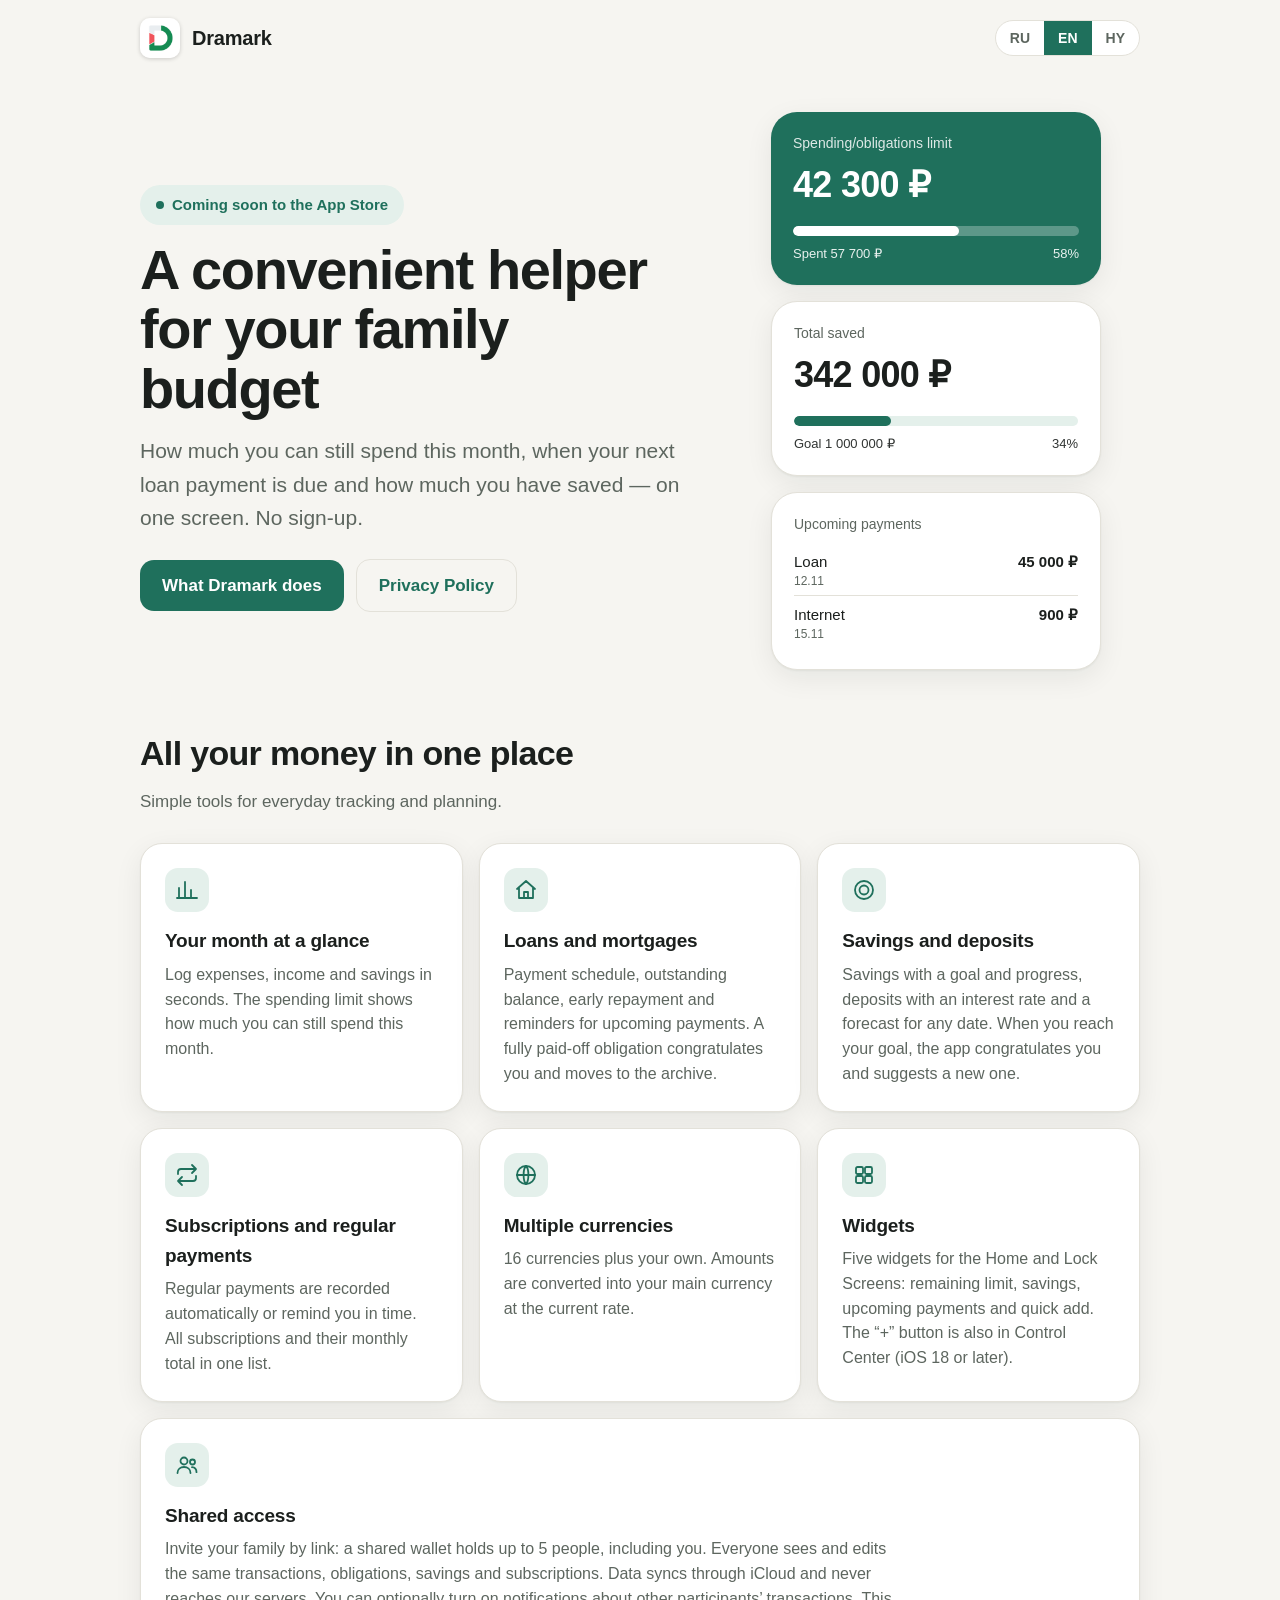
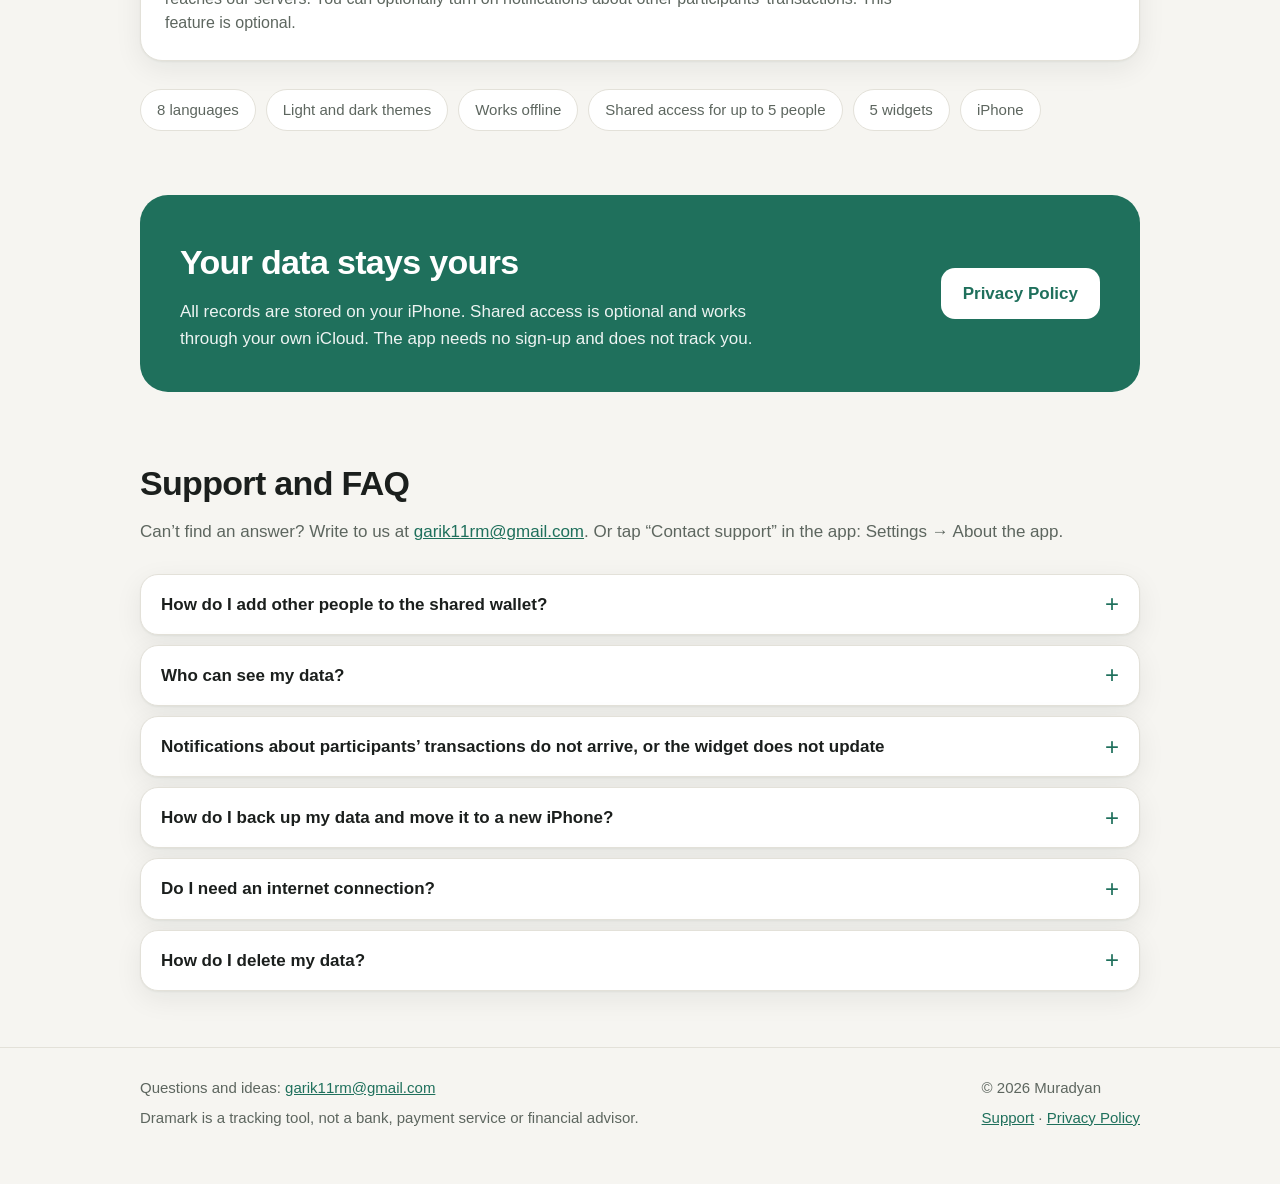
==== commit aa3bb18a: "Add files via upload" ====
--- a/index.html
+++ b/index.html
@@ -4,7 +4,14 @@
 <meta charset="utf-8">
 <meta name="viewport" content="width=device-width,initial-scale=1">
 <title>Dramark — бюджет и кредиты / Budget & loans / Բյուջե և վարկեր</title>
-<meta name="description" content="Dramark — удобный помощник для семейного бюджета: расходы, накопления, кредиты и платежи на вашем iPhone. Без регистрации. / A convenient helper for your family budget.">
+<meta name="description" content="Dramark — удобный помощник для семейного бюджета: расходы, накопления, кредиты, подписки и виджеты на вашем iPhone. Общий кошелёк до 5 человек. Без регистрации. / A convenient helper for your family budget.">
+<meta property="og:type" content="website">
+<meta property="og:site_name" content="Dramark">
+<meta property="og:title" content="Dramark — бюджет и кредиты · Budget &amp; loans">
+<meta property="og:description" content="Удобный помощник для семейного бюджета на iPhone: лимит, накопления, кредиты, подписки, виджеты. A convenient family budget helper for iPhone.">
+<meta property="og:url" content="https://muradyangarik23.github.io/Dramark/">
+<meta property="og:image" content="https://muradyangarik23.github.io/Dramark/icon.png">
+<meta name="twitter:card" content="summary">
 <meta name="color-scheme" content="light dark">
 <meta name="theme-color" content="#1f705c">
 <link rel="icon" type="image/png" href="favicon.png">
@@ -20,7 +27,7 @@
 <div class="wrap">
 <section class="hero">
  <div>
-  <p class="pill"><i></i><span data-l="ru">Уже доступно в App Store</span><span data-l="en">Available on the App Store</span><span data-l="hy">Արդեն հասանելի է App Store-ում</span></p>
+  <p class="pill"><i></i><span data-l="ru">Скоро в App Store</span><span data-l="en">Coming soon to the App Store</span><span data-l="hy">Շուտով App Store-ում</span></p>
   <h1><span data-l="ru">Удобный помощник для семейного бюджета</span><span data-l="en">A convenient helper for your family budget</span><span data-l="hy">Հարմար օգնական ընտանեկան բյուջեի համար</span></h1>
   <p class="lead"><span data-l="ru">Сколько ещё можно потратить в этом месяце, когда ближайший платёж по кредиту и сколько уже накоплено — на одном экране. Без регистрации.</span><span data-l="en">How much you can still spend this month, when your next loan payment is due and how much you have saved — on one screen. No sign-up.</span><span data-l="hy">Որքան կարող եք ևս ծախսել այս ամիս, երբ է հաջորդ վարկային վճարումը և որքան եք արդեն խնայել՝ մեկ էկրանին։ Առանց գրանցման։</span></p>
   <div class="cta"><a class="btn" href="#features"><span data-l="ru">Что умеет Dramark</span><span data-l="en">What Dramark does</span><span data-l="hy">Ինչ կարող է Dramark-ը</span></a><a class="btn ghost" href="privacy/"><span data-l="ru">Политика конфиденциальности</span><span data-l="en">Privacy Policy</span><span data-l="hy">Գաղտնիության քաղաքականություն</span></a></div>
@@ -38,8 +45,13 @@
 <section id="features">
  <h2><span data-l="ru">Всё о ваших деньгах в одном месте</span><span data-l="en">All your money in one place</span><span data-l="hy">Ձեր գումարը՝ մեկ տեղում</span></h2>
  <p class="sub"><span data-l="ru">Простые инструменты для ежедневного учёта и планирования.</span><span data-l="en">Simple tools for everyday tracking and planning.</span><span data-l="hy">Պարզ գործիքներ ամենօրյա հաշվառման և պլանավորման համար։</span></p>
- <div class="grid"><article class="card"><div class="ic"><svg viewBox="0 0 24 24" aria-hidden="true"><path d="M4 20V10M10 20V4M16 20v-8M22 20H2"/></svg></div><h3><span data-l="ru">Деньги за месяц</span><span data-l="en">Your month at a glance</span><span data-l="hy">Գումարն ամսվա կտրվածքով</span></h3><p><span data-l="ru">Записывайте расходы, доходы и накопления за пару секунд. Лимит на траты показывает, сколько ещё можно потратить в этом месяце.</span><span data-l="en">Log expenses, income and savings in seconds. The spending limit shows how much you can still spend this month.</span><span data-l="hy">Գրանցեք ծախսերը, եկամուտները և խնայողությունները մի քանի վայրկյանում։ Ծախսերի սահմանը ցույց է տալիս, թե որքան կարող եք ևս ծախսել այս ամիս։</span></p></article><article class="card"><div class="ic"><svg viewBox="0 0 24 24" aria-hidden="true"><path d="M3 11l9-8 9 8M5 10v10h14V10M10 20v-6h4v6"/></svg></div><h3><span data-l="ru">Кредиты и ипотека</span><span data-l="en">Loans and mortgages</span><span data-l="hy">Վարկեր և հիփոթեք</span></h3><p><span data-l="ru">График платежей, остаток долга, досрочное погашение и напоминания о ближайших платежах.</span><span data-l="en">Payment schedule, outstanding balance, early repayment and reminders for upcoming payments.</span><span data-l="hy">Վճարումների գրաֆիկ, պարտքի մնացորդ, վաղաժամկետ մարում և հիշեցումներ մոտակա վճարումների մասին։</span></p></article><article class="card"><div class="ic"><svg viewBox="0 0 24 24" aria-hidden="true"><circle cx="12" cy="12" r="9"/><circle cx="12" cy="12" r="4.5"/></svg></div><h3><span data-l="ru">Накопления и вклады</span><span data-l="en">Savings and deposits</span><span data-l="hy">Խնայողություններ և ավանդներ</span></h3><p><span data-l="ru">Копилка с целью и процентом выполнения, вклады со ставкой и прогнозом на нужную дату.</span><span data-l="en">Savings with a goal and progress, deposits with an interest rate and a forecast for any date.</span><span data-l="hy">Խնայատուփ՝ նպատակով և կատարման տոկոսով, ավանդներ՝ տոկոսադրույքով և կանխատեսումով ցանկացած ամսաթվի համար։</span></p></article><article class="card"><div class="ic"><svg viewBox="0 0 24 24" aria-hidden="true"><path d="M17 2l4 4-4 4M3 11V9a3 3 0 013-3h15M7 22l-4-4 4-4M21 13v2a3 3 0 01-3 3H3"/></svg></div><h3><span data-l="ru">Подписки и регулярные платежи</span><span data-l="en">Subscriptions and regular payments</span><span data-l="hy">Բաժանորդագրություններ և պարբերական վճարումներ</span></h3><p><span data-l="ru">Регулярные платежи записываются сами или напоминают о себе. Все подписки и их сумма за месяц в одном списке.</span><span data-l="en">Regular payments are recorded automatically or remind you in time. All subscriptions and their monthly total in one list.</span><span data-l="hy">Պարբերական վճարումները գրանցվում են ինքնաբերաբար կամ հիշեցնում են իրենց մասին։ Բոլոր բաժանորդագրությունները և դրանց ամսական գումարը՝ մեկ ցանկում։</span></p></article><article class="card"><div class="ic"><svg viewBox="0 0 24 24" aria-hidden="true"><circle cx="12" cy="12" r="9"/><path d="M3 12h18M12 3c3.2 3 3.2 15 0 18M12 3c-3.2 3-3.2 15 0 18"/></svg></div><h3><span data-l="ru">Несколько валют</span><span data-l="en">Multiple currencies</span><span data-l="hy">Մի քանի արժույթ</span></h3><p><span data-l="ru">16 валют и своя собственная. Суммы пересчитываются по актуальному курсу в основную валюту.</span><span data-l="en">16 currencies plus your own. Amounts are converted into your main currency at the current rate.</span><span data-l="hy">16 արժույթ և սեփական արժույթ։ Գումարները վերահաշվարկվում են հիմնական արժույթով՝ ըստ ընթացիկ փոխարժեքի։</span></p></article><article class="card"><div class="ic"><svg viewBox="0 0 24 24" aria-hidden="true"><rect x="4" y="4" width="7" height="7" rx="1.5"/><rect x="13" y="4" width="7" height="7" rx="1.5"/><rect x="4" y="13" width="7" height="7" rx="1.5"/><rect x="13" y="13" width="7" height="7" rx="1.5"/></svg></div><h3><span data-l="ru">Виджеты</span><span data-l="en">Widgets</span><span data-l="hy">Վիջեթներ</span></h3><p><span data-l="ru">Лимит, накопления и ближайшие платежи на экране «Домой» и «Блокировка». Добавить операцию можно одним касанием.</span><span data-l="en">Limit, savings and upcoming payments on the Home and Lock Screens. Add a transaction with one tap.</span><span data-l="hy">Սահմանը, խնայողությունները և մոտակա վճարումները «Գլխավոր» և կողպման էկրանին։ Գործարք ավելացրեք մեկ հպումով։</span></p></article><article class="card wide"><div class="ic"><svg viewBox="0 0 24 24" aria-hidden="true"><circle cx="9" cy="8" r="3.5"/><path d="M2.5 20c0-3.6 2.9-6 6.5-6s6.5 2.4 6.5 6"/><circle cx="17.5" cy="9" r="2.5"/><path d="M17 14.2c2.7.2 4.5 2 4.5 5"/></svg></div><h3><span data-l="ru">Совместный доступ</span><span data-l="en">Shared access</span><span data-l="hy">Համատեղ մուտք</span></h3><p><span data-l="ru">Пригласите второго человека по ссылке: вы оба видите и меняете одни и те же операции, кредиты, накопления и подписки. Данные синхронизируются через ваш iCloud и остаются только у вас. Функция необязательная.</span><span data-l="en">Invite another person by link: you both see and edit the same transactions, loans, savings and subscriptions. Data syncs through your iCloud and stays yours. This feature is optional.</span><span data-l="hy">Հրավիրեք երկրորդ անձին հղումով. երկուսդ էլ տեսնում և փոփոխում եք նույն գործարքները, վարկերը, խնայողությունները և բաժանորդագրությունները։ Տվյալները համաժամեցվում են ձեր iCloud-ով և մնում են ձեզ մոտ։ Գործառույթը ոչ պարտադիր է։</span></p></article></div>
- <ul class="facts"><li><span data-l="ru">8 языков</span><span data-l="en">8 languages</span><span data-l="hy">8 լեզու</span></li><li><span data-l="ru">Светлая и тёмная тема</span><span data-l="en">Light and dark themes</span><span data-l="hy">Լուսավոր և մութ թեմա</span></li><li><span data-l="ru">Работает без интернета</span><span data-l="en">Works offline</span><span data-l="hy">Աշխատում է առանց ինտերնետի</span></li><li><span data-l="ru">Совместный доступ</span><span data-l="en">Shared access</span><span data-l="hy">Համատեղ մուտք</span></li><li>iPhone</li></ul>
+ <div class="grid"><article class="card"><div class="ic"><svg viewBox="0 0 24 24" aria-hidden="true"><path d="M4 20V10M10 20V4M16 20v-8M22 20H2"/></svg></div><h3><span data-l="ru">Деньги за месяц</span><span data-l="en">Your month at a glance</span><span data-l="hy">Գումարն ամսվա կտրվածքով</span></h3><p><span data-l="ru">Записывайте расходы, доходы и накопления за пару секунд. Лимит на траты показывает, сколько ещё можно потратить в этом месяце.</span><span data-l="en">Log expenses, income and savings in seconds. The spending limit shows how much you can still spend this month.</span><span data-l="hy">Գրանցեք ծախսերը, եկամուտները և խնայողությունները մի քանի վայրկյանում։ Ծախսերի սահմանը ցույց է տալիս, թե որքան կարող եք ևս ծախսել այս ամիս։</span></p></article><article class="card"><div class="ic"><svg viewBox="0 0 24 24" aria-hidden="true"><path d="M3 11l9-8 9 8M5 10v10h14V10M10 20v-6h4v6"/></svg></div><h3><span data-l="ru">Кредиты и ипотека</span><span data-l="en">Loans and mortgages</span><span data-l="hy">Վարկեր և հիփոթեք</span></h3><p><span data-l="ru">График платежей, остаток долга, досрочное погашение и напоминания о ближайших платежах. Полностью выплаченное обязательство поздравит вас и уйдёт в архив.</span><span data-l="en">Payment schedule, outstanding balance, early repayment and reminders for upcoming payments. A fully paid-off obligation congratulates you and moves to the archive.</span><span data-l="hy">Վճարումների գրաֆիկ, պարտքի մնացորդ, վաղաժամկետ մարում և հիշեցումներ մոտակա վճարումների մասին։ Ամբողջությամբ մարված պարտավորությունը շնորհավորում է ձեզ և տեղափոխվում արխիվ։</span></p></article><article class="card"><div class="ic"><svg viewBox="0 0 24 24" aria-hidden="true"><circle cx="12" cy="12" r="9"/><circle cx="12" cy="12" r="4.5"/></svg></div><h3><span data-l="ru">Накопления и вклады</span><span data-l="en">Savings and deposits</span><span data-l="hy">Խնայողություններ և ավանդներ</span></h3><p><span data-l="ru">Копилка с целью и процентом выполнения, вклады со ставкой и прогнозом на нужную дату. Когда цель достигнута, приложение поздравит вас и предложит поставить новую.</span><span data-l="en">Savings with a goal and progress, deposits with an interest rate and a forecast for any date. When you reach your goal, the app congratulates you and suggests a new one.</span><span data-l="hy">Խնայատուփ՝ նպատակով և կատարման տոկոսով, ավանդներ՝ տոկոսադրույքով և կանխատեսումով ցանկացած ամսաթվի համար։ Երբ նպատակին հասնեք, հավելվածը կշնորհավորի ձեզ և կառաջարկի նոր նպատակ դնել։</span></p></article><article class="card"><div class="ic"><svg viewBox="0 0 24 24" aria-hidden="true"><path d="M17 2l4 4-4 4M3 11V9a3 3 0 013-3h15M7 22l-4-4 4-4M21 13v2a3 3 0 01-3 3H3"/></svg></div><h3><span data-l="ru">Подписки и регулярные платежи</span><span data-l="en">Subscriptions and regular payments</span><span data-l="hy">Բաժանորդագրություններ և պարբերական վճարումներ</span></h3><p><span data-l="ru">Регулярные платежи записываются сами или напоминают о себе. Все подписки и их сумма за месяц в одном списке.</span><span data-l="en">Regular payments are recorded automatically or remind you in time. All subscriptions and their monthly total in one list.</span><span data-l="hy">Պարբերական վճարումները գրանցվում են ինքնաբերաբար կամ հիշեցնում են իրենց մասին։ Բոլոր բաժանորդագրությունները և դրանց ամսական գումարը՝ մեկ ցանկում։</span></p></article><article class="card"><div class="ic"><svg viewBox="0 0 24 24" aria-hidden="true"><circle cx="12" cy="12" r="9"/><path d="M3 12h18M12 3c3.2 3 3.2 15 0 18M12 3c-3.2 3-3.2 15 0 18"/></svg></div><h3><span data-l="ru">Несколько валют</span><span data-l="en">Multiple currencies</span><span data-l="hy">Մի քանի արժույթ</span></h3><p><span data-l="ru">16 валют и своя собственная. Суммы пересчитываются по актуальному курсу в основную валюту.</span><span data-l="en">16 currencies plus your own. Amounts are converted into your main currency at the current rate.</span><span data-l="hy">16 արժույթ և սեփական արժույթ։ Գումարները վերահաշվարկվում են հիմնական արժույթով՝ ըստ ընթացիկ փոխարժեքի։</span></p></article><article class="card"><div class="ic"><svg viewBox="0 0 24 24" aria-hidden="true"><rect x="4" y="4" width="7" height="7" rx="1.5"/><rect x="13" y="4" width="7" height="7" rx="1.5"/><rect x="4" y="13" width="7" height="7" rx="1.5"/><rect x="13" y="13" width="7" height="7" rx="1.5"/></svg></div><h3><span data-l="ru">Виджеты</span><span data-l="en">Widgets</span><span data-l="hy">Վիջեթներ</span></h3><p><span data-l="ru">Пять виджетов для экранов «Домой» и «Блокировка»: остаток лимита, накопления, ближайшие платежи и быстрое добавление операции. Кнопка «+» есть и в Пункте управления (iOS 18 и новее).</span><span data-l="en">Five widgets for the Home and Lock Screens: remaining limit, savings, upcoming payments and quick add. The “+” button is also in Control Center (iOS 18 or later).</span><span data-l="hy">Հինգ վիջեթ Հիմնական և կողպված էկրանների համար՝ սահմանի մնացորդ, խնայողություններ, մոտակա վճարումներ և գործարքի արագ ավելացում։ «+» կոճակը կա նաև Կառավարման կենտրոնում (iOS 18 կամ ավելի նոր)։</span></p></article><article class="card wide"><div class="ic"><svg viewBox="0 0 24 24" aria-hidden="true"><circle cx="9" cy="8" r="3.5"/><path d="M2.5 20c0-3.6 2.9-6 6.5-6s6.5 2.4 6.5 6"/><circle cx="17.5" cy="9" r="2.5"/><path d="M17 14.2c2.7.2 4.5 2 4.5 5"/></svg></div><h3><span data-l="ru">Совместный доступ</span><span data-l="en">Shared access</span><span data-l="hy">Համատեղ մուտք</span></h3><p><span data-l="ru">Пригласите близких по ссылке: в общем кошельке до 5 человек, включая вас. Все видят и меняют одни и те же операции, обязательства, накопления и подписки. Данные синхронизируются через iCloud и не попадают на наши серверы. По желанию можно включить уведомления об операциях участников. Функция необязательная.</span><span data-l="en">Invite your family by link: a shared wallet holds up to 5 people, including you. Everyone sees and edits the same transactions, obligations, savings and subscriptions. Data syncs through iCloud and never reaches our servers. You can optionally turn on notifications about other participants’ transactions. This feature is optional.</span><span data-l="hy">Հրավիրեք մերձավորներին հղումով. համատեղ դրամապանակում կարող է լինել մինչև 5 մարդ՝ ձեզ հետ միասին։ Բոլորը տեսնում և փոփոխում են նույն գործարքները, պարտավորությունները, խնայողությունները և բաժանորդագրությունները։ Տվյալները համաժամեցվում են iCloud-ի միջոցով և չեն հայտնվում մեր սերվերներում։ Ցանկության դեպքում կարելի է միացնել ծանուցումներ մասնակիցների գործարքների մասին։ Գործառույթը ոչ պարտադիր է։</span></p></article></div>
+ <ul class="facts"><li><span data-l="ru">8 языков</span><span data-l="en">8 languages</span><span data-l="hy">8 լեզու</span></li><li><span data-l="ru">Светлая и тёмная тема</span><span data-l="en">Light and dark themes</span><span data-l="hy">Լուսավոր և մութ թեմա</span></li><li><span data-l="ru">Работает без интернета</span><span data-l="en">Works offline</span><span data-l="hy">Աշխատում է առանց ինտերնետի</span></li><li><span data-l="ru">Совместный доступ до 5 человек</span><span data-l="en">Shared access for up to 5 people</span><span data-l="hy">Համատեղ մուտք մինչև 5 մարդու համար</span></li><li><span data-l="ru">5 виджетов</span><span data-l="en">5 widgets</span><span data-l="hy">5 վիջեթ</span></li><li>iPhone</li></ul>
+</section>
+
+<section id="shots" class="shotsec" hidden>
+ <h2><span data-l="ru">Как это выглядит</span><span data-l="en">See it in action</span><span data-l="hy">Ինչպես է այն երևում</span></h2>
+ <div class="shots"><figure><img src="screens/1.jpg" alt="Dramark" width="600" height="1304" decoding="async"></figure><figure><img src="screens/2.jpg" alt="Dramark" width="600" height="1304" decoding="async"></figure><figure><img src="screens/3.jpg" alt="Dramark" width="600" height="1304" decoding="async"></figure><figure><img src="screens/4.jpg" alt="Dramark" width="600" height="1304" decoding="async"></figure><figure><img src="screens/5.jpg" alt="Dramark" width="600" height="1304" decoding="async"></figure><figure><img src="screens/6.jpg" alt="Dramark" width="600" height="1304" decoding="async"></figure><figure><img src="screens/7.jpg" alt="Dramark" width="600" height="1304" decoding="async"></figure><figure><img src="screens/8.jpg" alt="Dramark" width="600" height="1304" decoding="async"></figure></div>
 </section>
 
 <section class="priv">
@@ -47,12 +59,20 @@
  <p><span data-l="ru">Все записи хранятся на вашем iPhone. Совместный доступ — по вашему желанию, через ваш iCloud. Приложение не просит регистрацию и не следит за вами.</span><span data-l="en">All records are stored on your iPhone. Shared access is optional and works through your own iCloud. The app needs no sign-up and does not track you.</span><span data-l="hy">Բոլոր գրառումները պահվում են ձեր iPhone-ում։ Համատեղ մուտքը ոչ պարտադիր է և աշխատում է ձեր iCloud-ի միջոցով։ Հավելվածը գրանցում չի պահանջում և չի հետևում ձեզ։</span></p></div>
  <a class="btn" href="privacy/"><span data-l="ru">Политика конфиденциальности</span><span data-l="en">Privacy Policy</span><span data-l="hy">Գաղտնիության քաղաքականություն</span></a>
 </section>
+
+<section id="support" class="faq">
+ <h2><span data-l="ru">Поддержка и вопросы</span><span data-l="en">Support and FAQ</span><span data-l="hy">Աջակցություն և հարցեր</span></h2>
+ <p class="sub"><span data-l="ru">Не нашли ответ? Напишите нам на</span><span data-l="en">Can’t find an answer? Write to us at</span><span data-l="hy">Պատասխանը չգտա՞ք։ Գրեք մեզ՝</span> <a href="mailto:garik11rm@gmail.com">garik11rm@gmail.com</a><span data-l="ru">. Или нажмите «Написать в поддержку» в приложении: «Настройки» → «О приложении».</span><span data-l="en">. Or tap “Contact support” in the app: Settings → About the app.</span><span data-l="hy">։ Կամ հավելվածում սեղմեք «Գրել աջակցությանը»՝ «Կարգավորումներ» → «Հավելվածի մասին»։</span></p>
+ <div data-l="ru"><details><summary>Как подключить других людей к общему кошельку?</summary><p>Откройте «Настройки» → «Совместный доступ» → «Поделиться по ссылке», затем «Отправить ссылку». Человек открывает ссылку на своём iPhone, где установлено Dramark и выполнен вход в iCloud. В кошельке может быть до 5 человек, включая вас. Отправляйте ссылку только тем, кому доверяете: она открывает доступ любому, у кого она есть.</p></details><details><summary>Кто видит мои данные?</summary><p>Записи хранятся на вашем iPhone и на наши серверы не попадают. Если вы включите совместный доступ, данные дополнительно хранятся в вашем iCloud, и их видят и меняют те, кто подключился по ссылке. Владелец может отключить любого участника или закрыть доступ для всех.</p></details><details><summary>Не приходят уведомления об операциях участников или не обновляется виджет</summary><p>Проверьте в настройках iPhone: уведомления Dramark разрешены, включено «Обновление контента», в приложении включён переключатель «Уведомления об операциях участников», на обоих телефонах выполнен вход в iCloud. Если приложение закрыто смахиванием, виджеты и данные обновятся при его открытии.</p></details><details><summary>Как сохранить данные и перенести их на новый iPhone?</summary><p>Приложение само делает копию раз в день, она входит в резервную копию iPhone. Для переноса откройте «Настройки» → «Сохранить данные в файл…» и положите файл в iCloud Drive, а на новом iPhone выберите «Восстановить из файла…».</p></details><details><summary>Нужен ли интернет?</summary><p>Нет, приложение работает без интернета. Он нужен только для обновления курсов валют и для синхронизации общего кошелька.</p></details><details><summary>Как удалить свои данные?</summary><p>Удалите приложение: все данные на устройстве будут стёрты. Если вы пользовались совместным доступом, сначала откройте «Настройки» → «Совместный доступ»: владелец выбирает «Отключить синхронизацию» (копия в iCloud удаляется), участник выбирает «Отключиться от общего кошелька».</p></details></div>
+ <div data-l="en"><details><summary>How do I add other people to the shared wallet?</summary><p>Open Settings → Shared access → “Share via link”, then “Send link”. The person opens the link on their iPhone, which has Dramark installed and is signed in to iCloud. A shared wallet holds up to 5 people, including you. Send the link only to people you trust: it gives access to anyone who has it.</p></details><details><summary>Who can see my data?</summary><p>Your records are stored on your iPhone and never reach our servers. If you turn on shared access, the data is also stored in your iCloud and can be seen and changed by everyone who joined by the link. The owner can remove any participant or close access for everyone.</p></details><details><summary>Notifications about participants’ transactions do not arrive, or the widget does not update</summary><p>Check iPhone Settings: Dramark notifications are allowed, “Background App Refresh” is on, the “Notify about participants’ transactions” switch is on in the app, and both phones are signed in to iCloud. If you closed the app by swiping it away, widgets and data update when you open it.</p></details><details><summary>How do I back up my data and move it to a new iPhone?</summary><p>The app makes a backup once a day, and it is included in your iPhone backup. To move your data, open Settings → “Save data to a file…” and keep the file in iCloud Drive, then on the new iPhone choose “Restore from a file…”.</p></details><details><summary>Do I need an internet connection?</summary><p>No, the app works offline. It needs the internet only to update exchange rates and to sync a shared wallet.</p></details><details><summary>How do I delete my data?</summary><p>Delete the app: all data on the device is erased. If you used shared access, first open Settings → Shared access: the owner chooses “Turn off sync” (the iCloud copy is deleted), a participant chooses “Disconnect from the shared wallet”.</p></details></div>
+ <div data-l="hy"><details><summary>Ինչպե՞ս այլ մարդկանց միացնել համատեղ դրամապանակին</summary><p>Բացեք «Կարգավորումներ» → «Համատեղ մուտք» → «Կիսվել հղումով», ապա «Ուղարկել հղումը»։ Մարդը բացում է հղումն իր iPhone-ում, որտեղ տեղադրված է Dramark-ը և կատարված է iCloud մուտք։ Դրամապանակում կարող է լինել մինչև 5 մարդ՝ ձեզ հետ միասին։ Հղումը ուղարկեք միայն այն մարդկանց, ում վստահում եք. այն մուտք է տալիս այն ունեցող յուրաքանչյուրին։</p></details><details><summary>Ո՞վ է տեսնում իմ տվյալները</summary><p>Գրառումները պահվում են ձեր iPhone-ում և մեր սերվերներին չեն հասնում։ Եթե միացնեք համատեղ մուտքը, տվյալները լրացուցիչ պահվում են ձեր iCloud-ում, և դրանք տեսնում ու փոփոխում են հղումով միացած բոլորը։ Սեփականատերը կարող է անջատել ցանկացած մասնակցի կամ փակել մուտքը բոլորի համար։</p></details><details><summary>Մասնակիցների գործարքների մասին ծանուցումները չեն գալիս կամ վիջեթը չի թարմացվում</summary><p>Ստուգեք iPhone-ի կարգավորումներում՝ Dramark-ի ծանուցումները թույլատրված են, միացված է «Ֆոնային թարմացումը», հավելվածում միացված է «Ծանուցումներ մասնակիցների գործարքների մասին» անջատիչը, երկու հեռախոսներում էլ կատարված է iCloud մուտք։ Եթե հավելվածը փակել եք սահեցնելով, վիջեթներն ու տվյալները կթարմացվեն այն բացելիս։</p></details><details><summary>Ինչպե՞ս պահպանել տվյալները և տեղափոխել նոր iPhone</summary><p>Հավելվածն ինքը պահուստ է ստեղծում օրը մեկ անգամ, այն մտնում է iPhone-ի պահուստային պատճենի մեջ։ Տեղափոխելու համար բացեք «Կարգավորումներ» → «Պահպանել տվյալները ֆայլում…» և ֆայլը դրեք iCloud Drive-ում, իսկ նոր iPhone-ում ընտրեք «Վերականգնել ֆայլից…»։</p></details><details><summary>Ինտերնե՞տ է պետք</summary><p>Ոչ, հավելվածն աշխատում է առանց ինտերնետի։ Այն պետք է միայն արժույթների փոխարժեքները թարմացնելու և համատեղ դրամապանակը համաժամեցնելու համար։</p></details><details><summary>Ինչպե՞ս ջնջել իմ տվյալները</summary><p>Ջնջեք հավելվածը. սարքի բոլոր տվյալները կմաքրվեն։ Եթե օգտվել եք համատեղ մուտքից, նախ բացեք «Կարգավորումներ» → «Համատեղ մուտք». սեփականատերն ընտրում է «Անջատել համաժամեցումը» (iCloud-ի պատճենը ջնջվում է), մասնակիցը՝ «Անջատվել համատեղ դրամապանակից»։</p></details></div>
+</section>
 </div>
 </main>
 <footer><div class="wrap"><div class="f">
  <div><p><span data-l="ru">Вопросы и предложения:</span><span data-l="en">Questions and ideas:</span><span data-l="hy">Հարցեր և առաջարկներ՝</span> <a href="mailto:garik11rm@gmail.com">garik11rm@gmail.com</a></p>
  <p><span data-l="ru">Dramark — инструмент учёта: не банк, не платёжный сервис и не финансовый консультант.</span><span data-l="en">Dramark is a tracking tool, not a bank, payment service or financial advisor.</span><span data-l="hy">Dramark-ը հաշվառման գործիք է՝ ոչ բանկ, ոչ վճարային ծառայություն և ոչ ֆինանսական խորհրդատու։</span></p></div>
- <div><p>© 2026 Muradyan</p><p><a href="privacy/"><span data-l="ru">Политика конфиденциальности</span><span data-l="en">Privacy Policy</span><span data-l="hy">Գաղտնիության քաղաքականություն</span></a></p></div>
+ <div><p>© 2026 Muradyan</p><p><a href="#support"><span data-l="ru">Поддержка</span><span data-l="en">Support</span><span data-l="hy">Աջակցություն</span></a> · <a href="privacy/"><span data-l="ru">Политика конфиденциальности</span><span data-l="en">Privacy Policy</span><span data-l="hy">Գաղտնիության քաղաքականություն</span></a></p></div>
 </div></div></footer>
 <script src="app.js"></script>
 </body></html>
--- a/style.css
+++ b/style.css
@@ -78,6 +78,24 @@
 footer .f{display:flex;flex-wrap:wrap;gap:8px 24px;justify-content:space-between}
 footer p{margin:0 0 6px}
 
+/* поддержка и вопросы */
+.faq{margin:0 0 56px}
+.faq details{background:var(--card);border:1px solid var(--line);border-radius:18px;padding:0 20px;margin:0 0 10px;box-shadow:var(--shadow)}
+.faq summary{cursor:pointer;font-weight:600;padding:16px 0;list-style:none;display:flex;justify-content:space-between;align-items:center;gap:16px}
+.faq summary::-webkit-details-marker{display:none}
+.faq summary::after{content:"+";flex:none;font-size:24px;line-height:1;font-weight:500;color:var(--brand)}
+.faq details[open] summary::after{content:"\2212"}
+.faq summary:focus-visible{outline:2px solid var(--brand);outline-offset:4px;border-radius:8px}
+.faq details p{margin:0 0 18px;color:var(--muted);font-size:16px;line-height:1.55}
+html:not(.js) .faq div[data-l="en"],html:not(.js) .faq div[data-l="hy"]{border-top:1px dashed var(--line);margin-top:2rem;padding-top:1rem}
+
+/* скриншоты (блок появляется, когда в папке screens/ есть файлы) */
+.shotsec{margin:64px 0 0}
+.shotsec[hidden]{display:none}
+.shots{display:flex;gap:16px;overflow-x:auto;padding:6px 2px 22px;scroll-snap-type:x proximity;-webkit-overflow-scrolling:touch}
+.shots figure{margin:0;flex:0 0 auto;width:min(230px,58vw);scroll-snap-align:start}
+.shots img{display:block;width:100%;height:auto;border-radius:30px;border:1px solid var(--line);box-shadow:var(--shadow);background:var(--card)}
+
 /* страница политики */
 .doc{max-width:760px;margin:0 auto;padding:12px 20px 40px}
 .doc h1{font-size:clamp(30px,4.6vw,42px);letter-spacing:-.02em;line-height:1.1;margin:8px 0 12px}
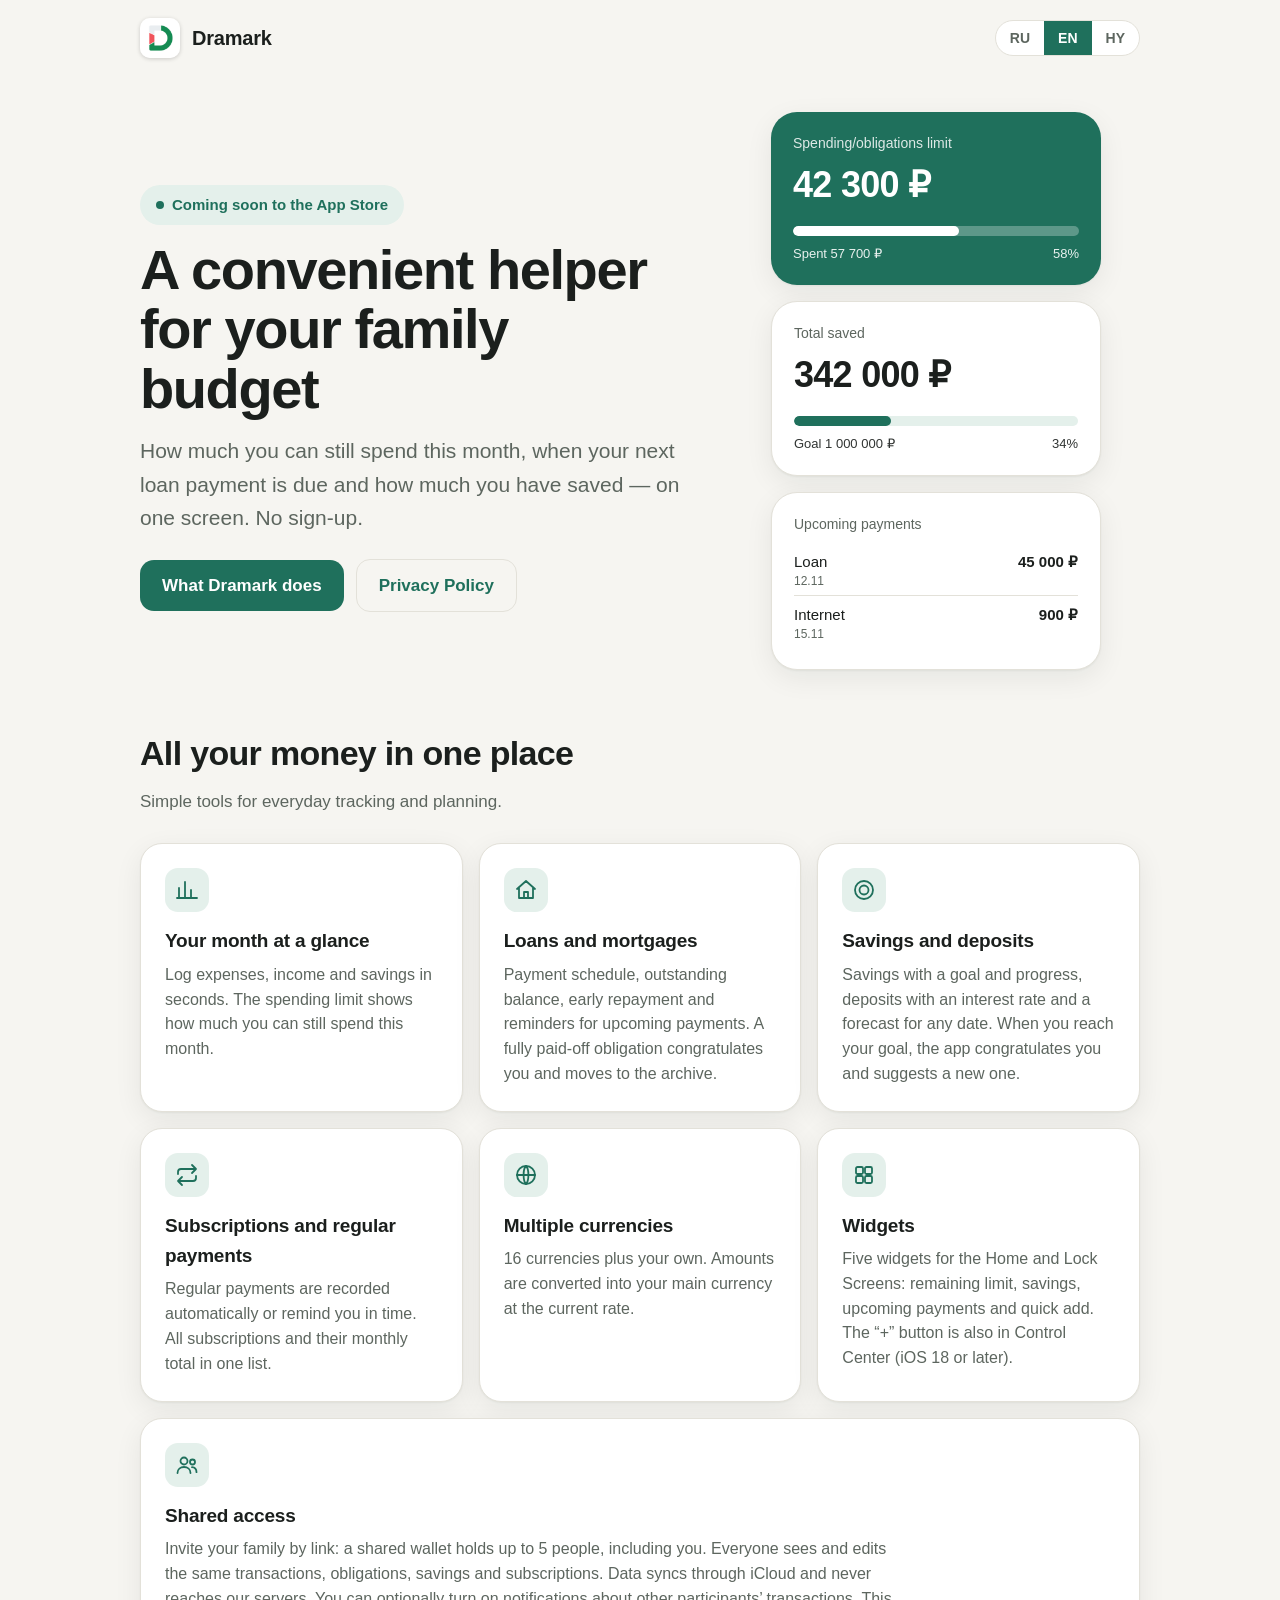
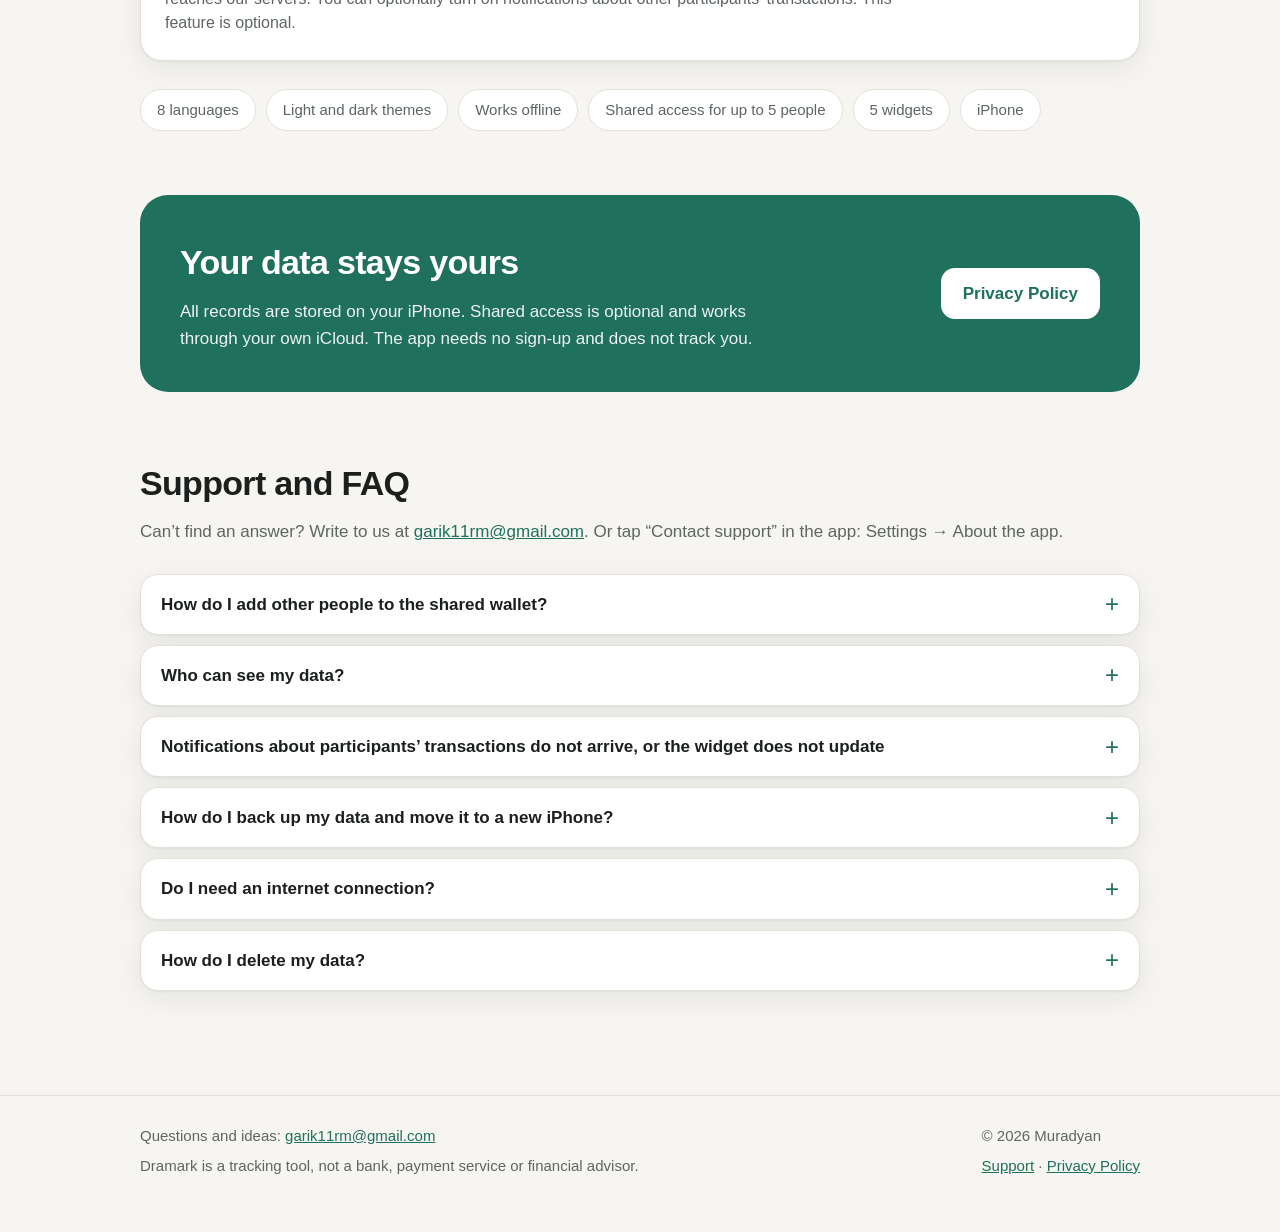
==== commit 9e48fe66: "Add files via upload" ====
--- a/index.html
+++ b/index.html
@@ -3,6 +3,9 @@
 <head>
 <meta charset="utf-8">
 <meta name="viewport" content="width=device-width,initial-scale=1">
+<meta name="robots" content="noai, noimageai">
+<meta name="author" content="Muradyan">
+<meta name="copyright" content="© 2026 Muradyan. All rights reserved.">
 <title>Dramark — бюджет и кредиты / Budget & loans / Բյուջե և վարկեր</title>
 <meta name="description" content="Dramark — удобный помощник для семейного бюджета: расходы, накопления, кредиты, подписки и виджеты на вашем iPhone. Общий кошелёк до 5 человек. Без регистрации. / A convenient helper for your family budget.">
 <meta property="og:type" content="website">
--- a/style.css
+++ b/style.css
@@ -79,7 +79,7 @@
 footer p{margin:0 0 6px}
 
 /* поддержка и вопросы */
-.faq{margin:0 0 56px}
+.faq{margin:0 0 104px}
 .faq details{background:var(--card);border:1px solid var(--line);border-radius:18px;padding:0 20px;margin:0 0 10px;box-shadow:var(--shadow)}
 .faq summary{cursor:pointer;font-weight:600;padding:16px 0;list-style:none;display:flex;justify-content:space-between;align-items:center;gap:16px}
 .faq summary::-webkit-details-marker{display:none}
@@ -112,6 +112,7 @@
   .priv .btn{white-space:normal;text-align:center}
 }
 @media (max-width:560px){
+  .faq{margin-bottom:80px}
   body{font-size:16px}
   .grid{grid-template-columns:1fr}
   .brand{font-size:18px}
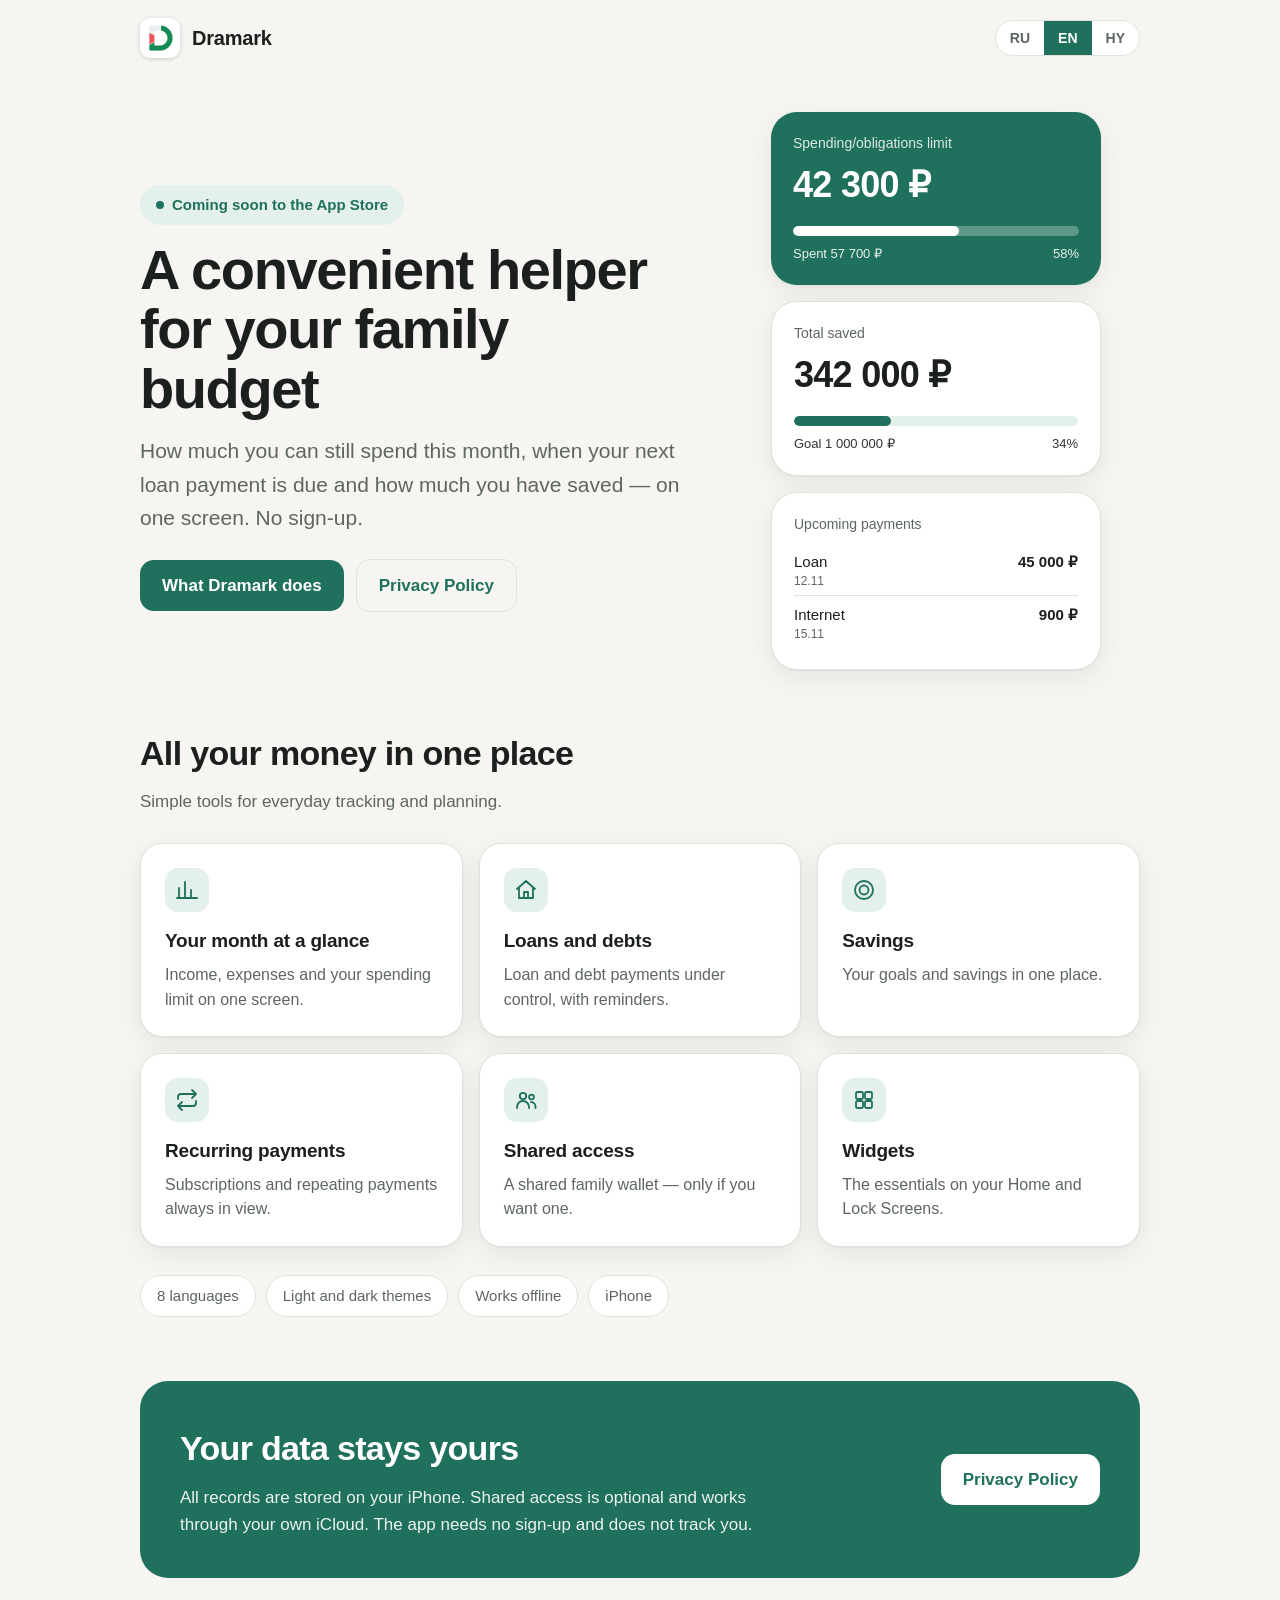
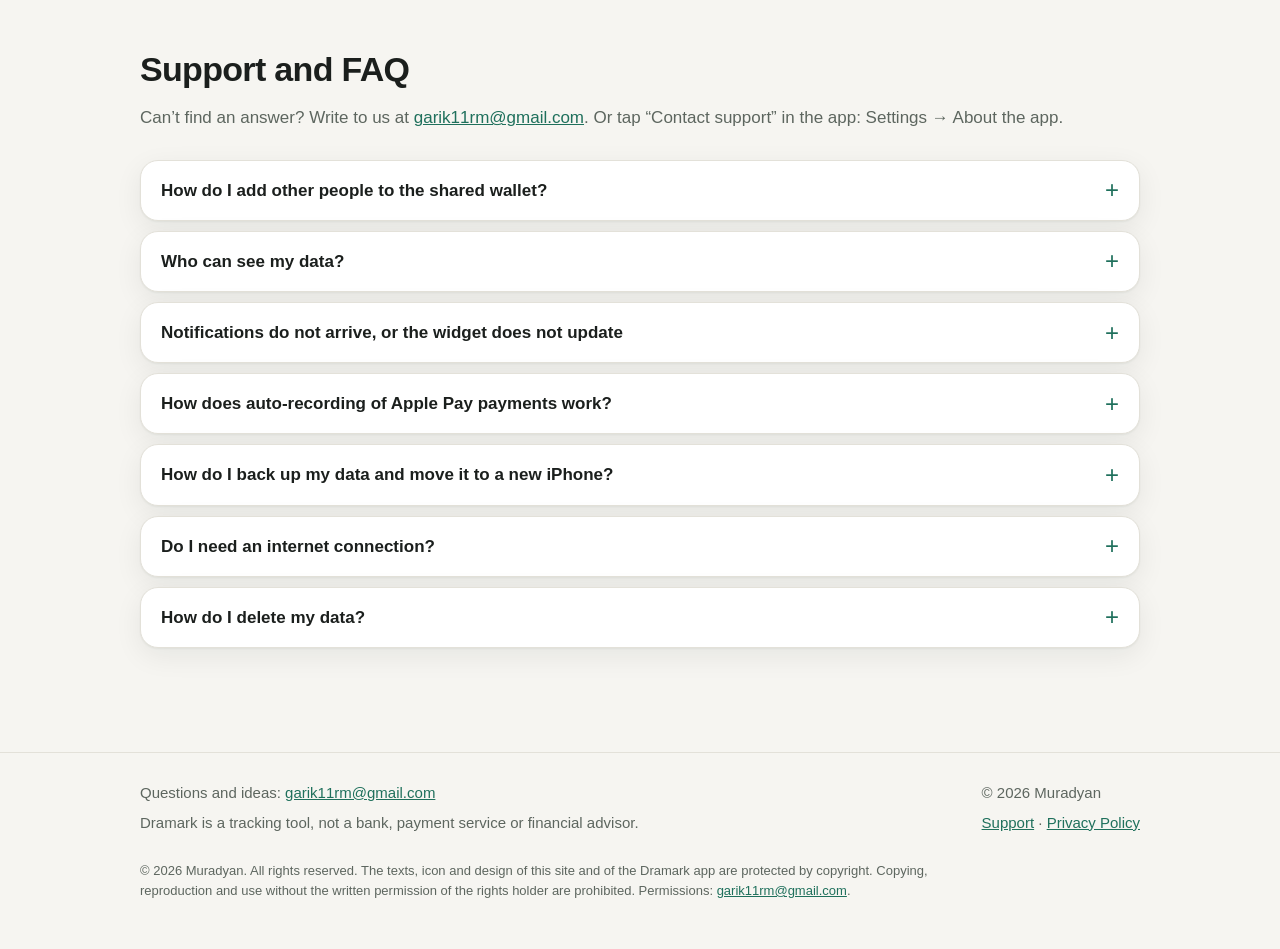
==== commit 14c92673: "Add files via upload" ====
--- a/index.html
+++ b/index.html
@@ -3,15 +3,19 @@
 <head>
 <meta charset="utf-8">
 <meta name="viewport" content="width=device-width,initial-scale=1">
-<meta name="robots" content="noai, noimageai">
+<meta name="robots" content="index, follow, noarchive, noai, noimageai">
+<meta name="googlebot" content="noarchive">
+<meta name="tdm-reservation" content="1">
+<meta name="referrer" content="strict-origin-when-cross-origin">
 <meta name="author" content="Muradyan">
 <meta name="copyright" content="© 2026 Muradyan. All rights reserved.">
-<title>Dramark — бюджет и кредиты / Budget & loans / Բյուջե և վարկեր</title>
-<meta name="description" content="Dramark — удобный помощник для семейного бюджета: расходы, накопления, кредиты, подписки и виджеты на вашем iPhone. Общий кошелёк до 5 человек. Без регистрации. / A convenient helper for your family budget.">
+<title>Dramark — бюджет и кредиты / Budget &amp; loans / Բյուջե և վարկեր</title>
+<meta name="description" content="Dramark — удобный помощник для семейного бюджета на iPhone. Без регистрации. / A convenient family budget helper for iPhone. No sign-up.">
+<link rel="canonical" href="https://muradyangarik23.github.io/Dramark/">
 <meta property="og:type" content="website">
 <meta property="og:site_name" content="Dramark">
 <meta property="og:title" content="Dramark — бюджет и кредиты · Budget &amp; loans">
-<meta property="og:description" content="Удобный помощник для семейного бюджета на iPhone: лимит, накопления, кредиты, подписки, виджеты. A convenient family budget helper for iPhone.">
+<meta property="og:description" content="Удобный помощник для семейного бюджета на iPhone. A convenient family budget helper for iPhone.">
 <meta property="og:url" content="https://muradyangarik23.github.io/Dramark/">
 <meta property="og:image" content="https://muradyangarik23.github.io/Dramark/icon.png">
 <meta name="twitter:card" content="summary">
@@ -32,7 +36,7 @@
  <div>
   <p class="pill"><i></i><span data-l="ru">Скоро в App Store</span><span data-l="en">Coming soon to the App Store</span><span data-l="hy">Շուտով App Store-ում</span></p>
   <h1><span data-l="ru">Удобный помощник для семейного бюджета</span><span data-l="en">A convenient helper for your family budget</span><span data-l="hy">Հարմար օգնական ընտանեկան բյուջեի համար</span></h1>
-  <p class="lead"><span data-l="ru">Сколько ещё можно потратить в этом месяце, когда ближайший платёж по кредиту и сколько уже накоплено — на одном экране. Без регистрации.</span><span data-l="en">How much you can still spend this month, when your next loan payment is due and how much you have saved — on one screen. No sign-up.</span><span data-l="hy">Որքան կարող եք ևս ծախսել այս ամիս, երբ է հաջորդ վարկային վճարումը և որքան եք արդեն խնայել՝ մեկ էկրանին։ Առանց գրանցման։</span></p>
+  <p class="lead"><span data-l="ru">Сколько ещё можно потратить в этом месяце, когда ближайший платёж по кредиту и сколько уже накоплено — на одном экране. Без регистрации.​‌​​​‌​​​‌​‌​​‌​​‌​​‌‌​‌</span><span data-l="en">How much you can still spend this month, when your next loan payment is due and how much you have saved — on one screen. No sign-up.​‌​​​‌​​​‌​‌​​‌​​‌​​‌‌​‌</span><span data-l="hy">Որքան կարող եք ևս ծախսել այս ամիս, երբ է հաջորդ վարկային վճարումը և որքան եք արդեն խնայել՝ մեկ էկրանին։ Առանց գրանցման։​‌​​​‌​​​‌​‌​​‌​​‌​​‌‌​‌</span></p>
   <div class="cta"><a class="btn" href="#features"><span data-l="ru">Что умеет Dramark</span><span data-l="en">What Dramark does</span><span data-l="hy">Ինչ կարող է Dramark-ը</span></a><a class="btn ghost" href="privacy/"><span data-l="ru">Политика конфиденциальности</span><span data-l="en">Privacy Policy</span><span data-l="hy">Գաղտնիության քաղաքականություն</span></a></div>
  </div>
  <div class="demo" aria-hidden="true">
@@ -48,13 +52,8 @@
 <section id="features">
  <h2><span data-l="ru">Всё о ваших деньгах в одном месте</span><span data-l="en">All your money in one place</span><span data-l="hy">Ձեր գումարը՝ մեկ տեղում</span></h2>
  <p class="sub"><span data-l="ru">Простые инструменты для ежедневного учёта и планирования.</span><span data-l="en">Simple tools for everyday tracking and planning.</span><span data-l="hy">Պարզ գործիքներ ամենօրյա հաշվառման և պլանավորման համար։</span></p>
- <div class="grid"><article class="card"><div class="ic"><svg viewBox="0 0 24 24" aria-hidden="true"><path d="M4 20V10M10 20V4M16 20v-8M22 20H2"/></svg></div><h3><span data-l="ru">Деньги за месяц</span><span data-l="en">Your month at a glance</span><span data-l="hy">Գումարն ամսվա կտրվածքով</span></h3><p><span data-l="ru">Записывайте расходы, доходы и накопления за пару секунд. Лимит на траты показывает, сколько ещё можно потратить в этом месяце.</span><span data-l="en">Log expenses, income and savings in seconds. The spending limit shows how much you can still spend this month.</span><span data-l="hy">Գրանցեք ծախսերը, եկամուտները և խնայողությունները մի քանի վայրկյանում։ Ծախսերի սահմանը ցույց է տալիս, թե որքան կարող եք ևս ծախսել այս ամիս։</span></p></article><article class="card"><div class="ic"><svg viewBox="0 0 24 24" aria-hidden="true"><path d="M3 11l9-8 9 8M5 10v10h14V10M10 20v-6h4v6"/></svg></div><h3><span data-l="ru">Кредиты и ипотека</span><span data-l="en">Loans and mortgages</span><span data-l="hy">Վարկեր և հիփոթեք</span></h3><p><span data-l="ru">График платежей, остаток долга, досрочное погашение и напоминания о ближайших платежах. Полностью выплаченное обязательство поздравит вас и уйдёт в архив.</span><span data-l="en">Payment schedule, outstanding balance, early repayment and reminders for upcoming payments. A fully paid-off obligation congratulates you and moves to the archive.</span><span data-l="hy">Վճարումների գրաֆիկ, պարտքի մնացորդ, վաղաժամկետ մարում և հիշեցումներ մոտակա վճարումների մասին։ Ամբողջությամբ մարված պարտավորությունը շնորհավորում է ձեզ և տեղափոխվում արխիվ։</span></p></article><article class="card"><div class="ic"><svg viewBox="0 0 24 24" aria-hidden="true"><circle cx="12" cy="12" r="9"/><circle cx="12" cy="12" r="4.5"/></svg></div><h3><span data-l="ru">Накопления и вклады</span><span data-l="en">Savings and deposits</span><span data-l="hy">Խնայողություններ և ավանդներ</span></h3><p><span data-l="ru">Копилка с целью и процентом выполнения, вклады со ставкой и прогнозом на нужную дату. Когда цель достигнута, приложение поздравит вас и предложит поставить новую.</span><span data-l="en">Savings with a goal and progress, deposits with an interest rate and a forecast for any date. When you reach your goal, the app congratulates you and suggests a new one.</span><span data-l="hy">Խնայատուփ՝ նպատակով և կատարման տոկոսով, ավանդներ՝ տոկոսադրույքով և կանխատեսումով ցանկացած ամսաթվի համար։ Երբ նպատակին հասնեք, հավելվածը կշնորհավորի ձեզ և կառաջարկի նոր նպատակ դնել։</span></p></article><article class="card"><div class="ic"><svg viewBox="0 0 24 24" aria-hidden="true"><path d="M17 2l4 4-4 4M3 11V9a3 3 0 013-3h15M7 22l-4-4 4-4M21 13v2a3 3 0 01-3 3H3"/></svg></div><h3><span data-l="ru">Подписки и регулярные платежи</span><span data-l="en">Subscriptions and regular payments</span><span data-l="hy">Բաժանորդագրություններ և պարբերական վճարումներ</span></h3><p><span data-l="ru">Регулярные платежи записываются сами или напоминают о себе. Все подписки и их сумма за месяц в одном списке.</span><span data-l="en">Regular payments are recorded automatically or remind you in time. All subscriptions and their monthly total in one list.</span><span data-l="hy">Պարբերական վճարումները գրանցվում են ինքնաբերաբար կամ հիշեցնում են իրենց մասին։ Բոլոր բաժանորդագրությունները և դրանց ամսական գումարը՝ մեկ ցանկում։</span></p></article><article class="card"><div class="ic"><svg viewBox="0 0 24 24" aria-hidden="true"><circle cx="12" cy="12" r="9"/><path d="M3 12h18M12 3c3.2 3 3.2 15 0 18M12 3c-3.2 3-3.2 15 0 18"/></svg></div><h3><span data-l="ru">Несколько валют</span><span data-l="en">Multiple currencies</span><span data-l="hy">Մի քանի արժույթ</span></h3><p><span data-l="ru">16 валют и своя собственная. Суммы пересчитываются по актуальному курсу в основную валюту.</span><span data-l="en">16 currencies plus your own. Amounts are converted into your main currency at the current rate.</span><span data-l="hy">16 արժույթ և սեփական արժույթ։ Գումարները վերահաշվարկվում են հիմնական արժույթով՝ ըստ ընթացիկ փոխարժեքի։</span></p></article><article class="card"><div class="ic"><svg viewBox="0 0 24 24" aria-hidden="true"><rect x="4" y="4" width="7" height="7" rx="1.5"/><rect x="13" y="4" width="7" height="7" rx="1.5"/><rect x="4" y="13" width="7" height="7" rx="1.5"/><rect x="13" y="13" width="7" height="7" rx="1.5"/></svg></div><h3><span data-l="ru">Виджеты</span><span data-l="en">Widgets</span><span data-l="hy">Վիջեթներ</span></h3><p><span data-l="ru">Пять виджетов для экранов «Домой» и «Блокировка»: остаток лимита, накопления, ближайшие платежи и быстрое добавление операции. Кнопка «+» есть и в Пункте управления (iOS 18 и новее).</span><span data-l="en">Five widgets for the Home and Lock Screens: remaining limit, savings, upcoming payments and quick add. The “+” button is also in Control Center (iOS 18 or later).</span><span data-l="hy">Հինգ վիջեթ Հիմնական և կողպված էկրանների համար՝ սահմանի մնացորդ, խնայողություններ, մոտակա վճարումներ և գործարքի արագ ավելացում։ «+» կոճակը կա նաև Կառավարման կենտրոնում (iOS 18 կամ ավելի նոր)։</span></p></article><article class="card wide"><div class="ic"><svg viewBox="0 0 24 24" aria-hidden="true"><circle cx="9" cy="8" r="3.5"/><path d="M2.5 20c0-3.6 2.9-6 6.5-6s6.5 2.4 6.5 6"/><circle cx="17.5" cy="9" r="2.5"/><path d="M17 14.2c2.7.2 4.5 2 4.5 5"/></svg></div><h3><span data-l="ru">Совместный доступ</span><span data-l="en">Shared access</span><span data-l="hy">Համատեղ մուտք</span></h3><p><span data-l="ru">Пригласите близких по ссылке: в общем кошельке до 5 человек, включая вас. Все видят и меняют одни и те же операции, обязательства, накопления и подписки. Данные синхронизируются через iCloud и не попадают на наши серверы. По желанию можно включить уведомления об операциях участников. Функция необязательная.</span><span data-l="en">Invite your family by link: a shared wallet holds up to 5 people, including you. Everyone sees and edits the same transactions, obligations, savings and subscriptions. Data syncs through iCloud and never reaches our servers. You can optionally turn on notifications about other participants’ transactions. This feature is optional.</span><span data-l="hy">Հրավիրեք մերձավորներին հղումով. համատեղ դրամապանակում կարող է լինել մինչև 5 մարդ՝ ձեզ հետ միասին։ Բոլորը տեսնում և փոփոխում են նույն գործարքները, պարտավորությունները, խնայողությունները և բաժանորդագրությունները։ Տվյալները համաժամեցվում են iCloud-ի միջոցով և չեն հայտնվում մեր սերվերներում։ Ցանկության դեպքում կարելի է միացնել ծանուցումներ մասնակիցների գործարքների մասին։ Գործառույթը ոչ պարտադիր է։</span></p></article></div>
- <ul class="facts"><li><span data-l="ru">8 языков</span><span data-l="en">8 languages</span><span data-l="hy">8 լեզու</span></li><li><span data-l="ru">Светлая и тёмная тема</span><span data-l="en">Light and dark themes</span><span data-l="hy">Լուսավոր և մութ թեմա</span></li><li><span data-l="ru">Работает без интернета</span><span data-l="en">Works offline</span><span data-l="hy">Աշխատում է առանց ինտերնետի</span></li><li><span data-l="ru">Совместный доступ до 5 человек</span><span data-l="en">Shared access for up to 5 people</span><span data-l="hy">Համատեղ մուտք մինչև 5 մարդու համար</span></li><li><span data-l="ru">5 виджетов</span><span data-l="en">5 widgets</span><span data-l="hy">5 վիջեթ</span></li><li>iPhone</li></ul>
-</section>
-
-<section id="shots" class="shotsec" hidden>
- <h2><span data-l="ru">Как это выглядит</span><span data-l="en">See it in action</span><span data-l="hy">Ինչպես է այն երևում</span></h2>
- <div class="shots"><figure><img src="screens/1.jpg" alt="Dramark" width="600" height="1304" decoding="async"></figure><figure><img src="screens/2.jpg" alt="Dramark" width="600" height="1304" decoding="async"></figure><figure><img src="screens/3.jpg" alt="Dramark" width="600" height="1304" decoding="async"></figure><figure><img src="screens/4.jpg" alt="Dramark" width="600" height="1304" decoding="async"></figure><figure><img src="screens/5.jpg" alt="Dramark" width="600" height="1304" decoding="async"></figure><figure><img src="screens/6.jpg" alt="Dramark" width="600" height="1304" decoding="async"></figure><figure><img src="screens/7.jpg" alt="Dramark" width="600" height="1304" decoding="async"></figure><figure><img src="screens/8.jpg" alt="Dramark" width="600" height="1304" decoding="async"></figure></div>
+ <div class="grid"><article class="card"><div class="ic"><svg viewBox="0 0 24 24" aria-hidden="true"><path d="M4 20V10M10 20V4M16 20v-8M22 20H2"/></svg></div><h3><span data-l="ru">Деньги за месяц</span><span data-l="en">Your month at a glance</span><span data-l="hy">Գումարն ամսվա կտրվածքով</span></h3><p><span data-l="ru">Доходы, расходы и лимит на траты — на одном экране.</span><span data-l="en">Income, expenses and your spending limit on one screen.</span><span data-l="hy">Եկամուտներ, ծախսեր և ծախսերի սահման՝ մեկ էկրանին։</span></p></article><article class="card"><div class="ic"><svg viewBox="0 0 24 24" aria-hidden="true"><path d="M3 11l9-8 9 8M5 10v10h14V10M10 20v-6h4v6"/></svg></div><h3><span data-l="ru">Кредиты и долги</span><span data-l="en">Loans and debts</span><span data-l="hy">Վարկեր և պարտքեր</span></h3><p><span data-l="ru">Платежи по кредитам и долгам под контролем, с напоминаниями.</span><span data-l="en">Loan and debt payments under control, with reminders.</span><span data-l="hy">Վարկերի և պարտքերի վճարումները՝ վերահսկողության տակ, հիշեցումներով։</span></p></article><article class="card"><div class="ic"><svg viewBox="0 0 24 24" aria-hidden="true"><circle cx="12" cy="12" r="9"/><circle cx="12" cy="12" r="4.5"/></svg></div><h3><span data-l="ru">Накопления</span><span data-l="en">Savings</span><span data-l="hy">Խնայողություններ</span></h3><p><span data-l="ru">Ваши цели и накопления — в одном месте.</span><span data-l="en">Your goals and savings in one place.</span><span data-l="hy">Ձեր նպատակներն ու խնայողությունները՝ մեկ տեղում։</span></p></article><article class="card"><div class="ic"><svg viewBox="0 0 24 24" aria-hidden="true"><path d="M17 2l4 4-4 4M3 11V9a3 3 0 013-3h15M7 22l-4-4 4-4M21 13v2a3 3 0 01-3 3H3"/></svg></div><h3><span data-l="ru">Регулярные платежи</span><span data-l="en">Recurring payments</span><span data-l="hy">Պարբերական վճարումներ</span></h3><p><span data-l="ru">Подписки и повторяющиеся платежи всегда перед глазами.</span><span data-l="en">Subscriptions and repeating payments always in view.</span><span data-l="hy">Բաժանորդագրություններն ու կրկնվող վճարումները միշտ աչքի առաջ են։</span></p></article><article class="card"><div class="ic"><svg viewBox="0 0 24 24" aria-hidden="true"><circle cx="9" cy="8" r="3.2"/><path d="M3 20v-1a6 6 0 016-6h0a6 6 0 016 6v1"/><circle cx="17.5" cy="9" r="2.4"/><path d="M17 14a4.5 4.5 0 014.5 4.5V20"/></svg></div><h3><span data-l="ru">Совместный доступ</span><span data-l="en">Shared access</span><span data-l="hy">Համատեղ մուտք</span></h3><p><span data-l="ru">Семейный кошелёк — только если вы сами этого хотите.</span><span data-l="en">A shared family wallet — only if you want one.</span><span data-l="hy">Ընտանեկան համատեղ դրամապանակ՝ միայն եթե ինքներդ ցանկանաք։</span></p></article><article class="card"><div class="ic"><svg viewBox="0 0 24 24" aria-hidden="true"><rect x="4" y="4" width="7" height="7" rx="1.5"/><rect x="13" y="4" width="7" height="7" rx="1.5"/><rect x="4" y="13" width="7" height="7" rx="1.5"/><rect x="13" y="13" width="7" height="7" rx="1.5"/></svg></div><h3><span data-l="ru">Виджеты</span><span data-l="en">Widgets</span><span data-l="hy">Վիջեթներ</span></h3><p><span data-l="ru">Самое важное — на экранах «Домой» и «Блокировка».</span><span data-l="en">The essentials on your Home and Lock Screens.</span><span data-l="hy">Կարևորագույնը՝ Հիմնական և կողպված էկրաններին։</span></p></article></div>
+ <ul class="facts"><li><span data-l="ru">8 языков</span><span data-l="en">8 languages</span><span data-l="hy">8 լեզու</span></li><li><span data-l="ru">Светлая и тёмная тема</span><span data-l="en">Light and dark themes</span><span data-l="hy">Լուսավոր և մութ թեմա</span></li><li><span data-l="ru">Работает без интернета</span><span data-l="en">Works offline</span><span data-l="hy">Աշխատում է առանց ինտերնետի</span></li><li>iPhone</li></ul>
 </section>
 
 <section class="priv">
@@ -65,17 +64,19 @@
 
 <section id="support" class="faq">
  <h2><span data-l="ru">Поддержка и вопросы</span><span data-l="en">Support and FAQ</span><span data-l="hy">Աջակցություն և հարցեր</span></h2>
- <p class="sub"><span data-l="ru">Не нашли ответ? Напишите нам на</span><span data-l="en">Can’t find an answer? Write to us at</span><span data-l="hy">Պատասխանը չգտա՞ք։ Գրեք մեզ՝</span> <a href="mailto:garik11rm@gmail.com">garik11rm@gmail.com</a><span data-l="ru">. Или нажмите «Написать в поддержку» в приложении: «Настройки» → «О приложении».</span><span data-l="en">. Or tap “Contact support” in the app: Settings → About the app.</span><span data-l="hy">։ Կամ հավելվածում սեղմեք «Գրել աջակցությանը»՝ «Կարգավորումներ» → «Հավելվածի մասին»։</span></p>
- <div data-l="ru"><details><summary>Как подключить других людей к общему кошельку?</summary><p>Откройте «Настройки» → «Совместный доступ» → «Поделиться по ссылке», затем «Отправить ссылку». Человек открывает ссылку на своём iPhone, где установлено Dramark и выполнен вход в iCloud. В кошельке может быть до 5 человек, включая вас. Отправляйте ссылку только тем, кому доверяете: она открывает доступ любому, у кого она есть.</p></details><details><summary>Кто видит мои данные?</summary><p>Записи хранятся на вашем iPhone и на наши серверы не попадают. Если вы включите совместный доступ, данные дополнительно хранятся в вашем iCloud, и их видят и меняют те, кто подключился по ссылке. Владелец может отключить любого участника или закрыть доступ для всех.</p></details><details><summary>Не приходят уведомления об операциях участников или не обновляется виджет</summary><p>Проверьте в настройках iPhone: уведомления Dramark разрешены, включено «Обновление контента», в приложении включён переключатель «Уведомления об операциях участников», на обоих телефонах выполнен вход в iCloud. Если приложение закрыто смахиванием, виджеты и данные обновятся при его открытии.</p></details><details><summary>Как сохранить данные и перенести их на новый iPhone?</summary><p>Приложение само делает копию раз в день, она входит в резервную копию iPhone. Для переноса откройте «Настройки» → «Сохранить данные в файл…» и положите файл в iCloud Drive, а на новом iPhone выберите «Восстановить из файла…».</p></details><details><summary>Нужен ли интернет?</summary><p>Нет, приложение работает без интернета. Он нужен только для обновления курсов валют и для синхронизации общего кошелька.</p></details><details><summary>Как удалить свои данные?</summary><p>Удалите приложение: все данные на устройстве будут стёрты. Если вы пользовались совместным доступом, сначала откройте «Настройки» → «Совместный доступ»: владелец выбирает «Отключить синхронизацию» (копия в iCloud удаляется), участник выбирает «Отключиться от общего кошелька».</p></details></div>
- <div data-l="en"><details><summary>How do I add other people to the shared wallet?</summary><p>Open Settings → Shared access → “Share via link”, then “Send link”. The person opens the link on their iPhone, which has Dramark installed and is signed in to iCloud. A shared wallet holds up to 5 people, including you. Send the link only to people you trust: it gives access to anyone who has it.</p></details><details><summary>Who can see my data?</summary><p>Your records are stored on your iPhone and never reach our servers. If you turn on shared access, the data is also stored in your iCloud and can be seen and changed by everyone who joined by the link. The owner can remove any participant or close access for everyone.</p></details><details><summary>Notifications about participants’ transactions do not arrive, or the widget does not update</summary><p>Check iPhone Settings: Dramark notifications are allowed, “Background App Refresh” is on, the “Notify about participants’ transactions” switch is on in the app, and both phones are signed in to iCloud. If you closed the app by swiping it away, widgets and data update when you open it.</p></details><details><summary>How do I back up my data and move it to a new iPhone?</summary><p>The app makes a backup once a day, and it is included in your iPhone backup. To move your data, open Settings → “Save data to a file…” and keep the file in iCloud Drive, then on the new iPhone choose “Restore from a file…”.</p></details><details><summary>Do I need an internet connection?</summary><p>No, the app works offline. It needs the internet only to update exchange rates and to sync a shared wallet.</p></details><details><summary>How do I delete my data?</summary><p>Delete the app: all data on the device is erased. If you used shared access, first open Settings → Shared access: the owner chooses “Turn off sync” (the iCloud copy is deleted), a participant chooses “Disconnect from the shared wallet”.</p></details></div>
- <div data-l="hy"><details><summary>Ինչպե՞ս այլ մարդկանց միացնել համատեղ դրամապանակին</summary><p>Բացեք «Կարգավորումներ» → «Համատեղ մուտք» → «Կիսվել հղումով», ապա «Ուղարկել հղումը»։ Մարդը բացում է հղումն իր iPhone-ում, որտեղ տեղադրված է Dramark-ը և կատարված է iCloud մուտք։ Դրամապանակում կարող է լինել մինչև 5 մարդ՝ ձեզ հետ միասին։ Հղումը ուղարկեք միայն այն մարդկանց, ում վստահում եք. այն մուտք է տալիս այն ունեցող յուրաքանչյուրին։</p></details><details><summary>Ո՞վ է տեսնում իմ տվյալները</summary><p>Գրառումները պահվում են ձեր iPhone-ում և մեր սերվերներին չեն հասնում։ Եթե միացնեք համատեղ մուտքը, տվյալները լրացուցիչ պահվում են ձեր iCloud-ում, և դրանք տեսնում ու փոփոխում են հղումով միացած բոլորը։ Սեփականատերը կարող է անջատել ցանկացած մասնակցի կամ փակել մուտքը բոլորի համար։</p></details><details><summary>Մասնակիցների գործարքների մասին ծանուցումները չեն գալիս կամ վիջեթը չի թարմացվում</summary><p>Ստուգեք iPhone-ի կարգավորումներում՝ Dramark-ի ծանուցումները թույլատրված են, միացված է «Ֆոնային թարմացումը», հավելվածում միացված է «Ծանուցումներ մասնակիցների գործարքների մասին» անջատիչը, երկու հեռախոսներում էլ կատարված է iCloud մուտք։ Եթե հավելվածը փակել եք սահեցնելով, վիջեթներն ու տվյալները կթարմացվեն այն բացելիս։</p></details><details><summary>Ինչպե՞ս պահպանել տվյալները և տեղափոխել նոր iPhone</summary><p>Հավելվածն ինքը պահուստ է ստեղծում օրը մեկ անգամ, այն մտնում է iPhone-ի պահուստային պատճենի մեջ։ Տեղափոխելու համար բացեք «Կարգավորումներ» → «Պահպանել տվյալները ֆայլում…» և ֆայլը դրեք iCloud Drive-ում, իսկ նոր iPhone-ում ընտրեք «Վերականգնել ֆայլից…»։</p></details><details><summary>Ինտերնե՞տ է պետք</summary><p>Ոչ, հավելվածն աշխատում է առանց ինտերնետի։ Այն պետք է միայն արժույթների փոխարժեքները թարմացնելու և համատեղ դրամապանակը համաժամեցնելու համար։</p></details><details><summary>Ինչպե՞ս ջնջել իմ տվյալները</summary><p>Ջնջեք հավելվածը. սարքի բոլոր տվյալները կմաքրվեն։ Եթե օգտվել եք համատեղ մուտքից, նախ բացեք «Կարգավորումներ» → «Համատեղ մուտք». սեփականատերն ընտրում է «Անջատել համաժամեցումը» (iCloud-ի պատճենը ջնջվում է), մասնակիցը՝ «Անջատվել համատեղ դրամապանակից»։</p></details></div>
+ <p class="sub"><span data-l="ru">Не нашли ответ? Напишите нам на <a href="mailto:garik11rm@gmail.com">garik11rm@gmail.com</a>. Или нажмите «Написать в поддержку» в приложении: «Настройки» → «О приложении».</span><span data-l="en">Can’t find an answer? Write to us at <a href="mailto:garik11rm@gmail.com">garik11rm@gmail.com</a>. Or tap “Contact support” in the app: Settings → About the app.</span><span data-l="hy">Պատասխանը չգտա՞ք։ Գրեք մեզ՝ <a href="mailto:garik11rm@gmail.com">garik11rm@gmail.com</a>։ Կամ հավելվածում սեղմեք «Գրել աջակցությանը»՝ «Կարգավորումներ» → «Հավելվածի մասին»։</span></p>
+<div data-l="ru"><details><summary>Как подключить других людей к общему кошельку?</summary><p>Это необязательная функция. Откройте «Настройки» → «Совместный доступ» и следуйте подсказкам в приложении. Отправляйте ссылку только тем, кому доверяете: она открывает доступ любому, у кого она есть.</p></details><details><summary>Кто видит мои данные?</summary><p>Записи хранятся на вашем iPhone и на наши серверы не попадают. Если вы включите совместный доступ, данные дополнительно хранятся в вашем iCloud, и их видят и меняют те, кто подключился по ссылке. Владелец может в любой момент закрыть доступ.</p></details><details><summary>Не приходят уведомления или не обновляется виджет</summary><p>Проверьте в настройках iPhone: уведомления Dramark разрешены, включено «Обновление контента», на обоих телефонах выполнен вход в iCloud. Если приложение закрыто смахиванием, виджеты и данные обновятся при его открытии.</p></details><details><summary>Как работает автозапись оплат Apple Pay?</summary><p>Это необязательная функция. Подробная инструкция — в приложении: «Настройки» → «Автозапись оплат». Приложение не подключается к банку и к Wallet, данные не покидают ваш iPhone.</p></details><details><summary>Как сохранить данные и перенести их на новый iPhone?</summary><p>Приложение само делает копию раз в день, она входит в резервную копию iPhone. Для переноса используйте в «Настройках» сохранение данных в файл и восстановление из файла.</p></details><details><summary>Нужен ли интернет?</summary><p>Нет, приложение работает без интернета. Он нужен только для обновления курсов валют и для синхронизации общего кошелька.</p></details><details><summary>Как удалить свои данные?</summary><p>Удалите приложение: все данные на устройстве будут стёрты. Если вы пользовались совместным доступом, сначала откройте «Настройки» → «Совместный доступ»: владелец выбирает «Отключить синхронизацию» (копия в iCloud удаляется), участник выбирает «Отключиться от общего кошелька».</p></details></div>
+<div data-l="en"><details><summary>How do I add other people to the shared wallet?</summary><p>This feature is optional. Open Settings → Shared access and follow the hints in the app. Send the link only to people you trust: it gives access to anyone who has it.</p></details><details><summary>Who can see my data?</summary><p>Your records are stored on your iPhone and never reach our servers. If you turn on shared access, the data is also stored in your iCloud and can be seen and changed by everyone who joined by the link. The owner can close access at any time.</p></details><details><summary>Notifications do not arrive, or the widget does not update</summary><p>Check iPhone Settings: Dramark notifications are allowed, “Background App Refresh” is on, and both phones are signed in to iCloud. If you closed the app by swiping it away, widgets and data update when you open it.</p></details><details><summary>How does auto-recording of Apple Pay payments work?</summary><p>It is optional. Detailed instructions are in the app: Settings → “Auto-record payments”. The app does not connect to your bank or to Wallet, and the data never leaves your iPhone.</p></details><details><summary>How do I back up my data and move it to a new iPhone?</summary><p>The app makes a backup once a day, and it is included in your iPhone backup. To move your data, use “Save data to a file” and “Restore from a file” in Settings.</p></details><details><summary>Do I need an internet connection?</summary><p>No, the app works offline. It needs the internet only to update exchange rates and to sync a shared wallet.</p></details><details><summary>How do I delete my data?</summary><p>Delete the app: all data on the device is erased. If you used shared access, first open Settings → Shared access: the owner chooses “Turn off sync” (the iCloud copy is deleted), a participant chooses “Disconnect from the shared wallet”.</p></details></div>
+<div data-l="hy"><details><summary>Ինչպե՞ս այլ մարդկանց միացնել համատեղ դրամապանակին</summary><p>Սա ոչ պարտադիր գործառույթ է։ Բացեք «Կարգավորումներ» → «Համատեղ մուտք» և հետևեք հավելվածի հուշումներին։ Հղումը ուղարկեք միայն այն մարդկանց, ում վստահում եք. այն մուտք է տալիս այն ունեցող յուրաքանչյուրին։</p></details><details><summary>Ո՞վ է տեսնում իմ տվյալները</summary><p>Գրառումները պահվում են ձեր iPhone-ում և մեր սերվերներին չեն հասնում։ Եթե միացնեք համատեղ մուտքը, տվյալները լրացուցիչ պահվում են ձեր iCloud-ում, և դրանք տեսնում ու փոփոխում են հղումով միացած մարդիկ։ Սեփականատերը կարող է ցանկացած պահի փակել մուտքը։</p></details><details><summary>Ծանուցումները չեն գալիս կամ վիջեթը չի թարմացվում</summary><p>Ստուգեք iPhone-ի կարգավորումներում՝ Dramark-ի ծանուցումները թույլատրված են, միացված է «Ֆոնային թարմացումը», երկու հեռախոսներում էլ կատարված է iCloud մուտք։ Եթե հավելվածը փակել եք սահեցնելով, վիջեթներն ու տվյալները կթարմացվեն այն բացելիս։</p></details><details><summary>Ինչպե՞ս է աշխատում Apple Pay վճարումների ավտոգրանցումը</summary><p>Սա ոչ պարտադիր գործառույթ է։ Մանրամասն հրահանգը հավելվածում է՝ «Կարգավորումներ» → «Վճարումների ավտոգրանցում»։ Հավելվածը չի միանում ձեր բանկին և Wallet-ին, տվյալները չեն հեռանում ձեր iPhone-ից։</p></details><details><summary>Ինչպե՞ս պահպանել տվյալները և տեղափոխել նոր iPhone</summary><p>Հավելվածն ինքը պահուստ է ստեղծում օրը մեկ անգամ, այն մտնում է iPhone-ի պահուստային պատճենի մեջ։ Տեղափոխելու համար «Կարգավորումներ»-ում օգտվեք տվյալները ֆայլում պահպանելու և ֆայլից վերականգնելու հնարավորությունից։</p></details><details><summary>Ինտերնե՞տ է պետք</summary><p>Ոչ, հավելվածն աշխատում է առանց ինտերնետի։ Այն պետք է միայն արժույթների փոխարժեքները թարմացնելու և համատեղ դրամապանակը համաժամեցնելու համար։</p></details><details><summary>Ինչպե՞ս ջնջել իմ տվյալները</summary><p>Ջնջեք հավելվածը. սարքի բոլոր տվյալները կմաքրվեն։ Եթե օգտվել եք համատեղ մուտքից, նախ բացեք «Կարգավորումներ» → «Համատեղ մուտք». սեփականատերն ընտրում է «Անջատել համաժամեցումը» (iCloud-ի պատճենը ջնջվում է), մասնակիցը՝ «Անջատվել համատեղ դրամապանակից»։</p></details></div>
 </section>
 </div>
 </main>
 <footer><div class="wrap"><div class="f">
- <div><p><span data-l="ru">Вопросы и предложения:</span><span data-l="en">Questions and ideas:</span><span data-l="hy">Հարցեր և առաջարկներ՝</span> <a href="mailto:garik11rm@gmail.com">garik11rm@gmail.com</a></p>
- <p><span data-l="ru">Dramark — инструмент учёта: не банк, не платёжный сервис и не финансовый консультант.</span><span data-l="en">Dramark is a tracking tool, not a bank, payment service or financial advisor.</span><span data-l="hy">Dramark-ը հաշվառման գործիք է՝ ոչ բանկ, ոչ վճարային ծառայություն և ոչ ֆինանսական խորհրդատու։</span></p></div>
- <div><p>© 2026 Muradyan</p><p><a href="#support"><span data-l="ru">Поддержка</span><span data-l="en">Support</span><span data-l="hy">Աջակցություն</span></a> · <a href="privacy/"><span data-l="ru">Политика конфиденциальности</span><span data-l="en">Privacy Policy</span><span data-l="hy">Գաղտնիության քաղաքականություն</span></a></p></div>
-</div></div></footer>
+<div><p><span data-l="ru">Вопросы и предложения:</span><span data-l="en">Questions and ideas:</span><span data-l="hy">Հարցեր և առաջարկներ՝</span> <a href="mailto:garik11rm@gmail.com">garik11rm@gmail.com</a></p>
+<p><span data-l="ru">Dramark — инструмент учёта: не банк, не платёжный сервис и не финансовый консультант.</span><span data-l="en">Dramark is a tracking tool, not a bank, payment service or financial advisor.</span><span data-l="hy">Dramark-ը հաշվառման գործիք է՝ ոչ բանկ, ոչ վճարային ծառայություն և ոչ ֆինանսական խորհրդատու։</span></p></div>
+<div><p>© 2026 Muradyan</p><p><a href="#support"><span data-l="ru">Поддержка</span><span data-l="en">Support</span><span data-l="hy">Աջակցություն</span></a> · <a href="privacy/"><span data-l="ru">Политика конфиденциальности</span><span data-l="en">Privacy Policy</span><span data-l="hy">Գաղտնիության քաղաքականություն</span></a></p></div>
+</div>
+<p class="legal"><span data-l="ru">© 2026 Muradyan. Все права защищены. Тексты, значок и оформление этого сайта и приложения Dramark защищены авторским правом. Копирование, воспроизведение и использование без письменного разрешения правообладателя запрещены. Разрешения: <a href="mailto:garik11rm@gmail.com">garik11rm@gmail.com</a>.</span><span data-l="en">© 2026 Muradyan. All rights reserved. The texts, icon and design of this site and of the Dramark app are protected by copyright. Copying, reproduction and use without the written permission of the rights holder are prohibited. Permissions: <a href="mailto:garik11rm@gmail.com">garik11rm@gmail.com</a>.</span><span data-l="hy">© 2026 Muradyan. Բոլոր իրավունքները պաշտպանված են։ Այս կայքի և Dramark հավելվածի տեքստերը, պատկերակը և ձևավորումը պաշտպանված են հեղինակային իրավունքով։ Առանց իրավատիրոջ գրավոր թույլտվության պատճենահանումը, վերարտադրումը և օգտագործումը արգելվում են։ Թույլտվություններ՝ <a href="mailto:garik11rm@gmail.com">garik11rm@gmail.com</a>։</span></p>
+</div></footer>
 <script src="app.js"></script>
-</body></html>+</body></html>
--- a/style.css
+++ b/style.css
@@ -89,13 +89,6 @@
 .faq details p{margin:0 0 18px;color:var(--muted);font-size:16px;line-height:1.55}
 html:not(.js) .faq div[data-l="en"],html:not(.js) .faq div[data-l="hy"]{border-top:1px dashed var(--line);margin-top:2rem;padding-top:1rem}
 
-/* скриншоты (блок появляется, когда в папке screens/ есть файлы) */
-.shotsec{margin:64px 0 0}
-.shotsec[hidden]{display:none}
-.shots{display:flex;gap:16px;overflow-x:auto;padding:6px 2px 22px;scroll-snap-type:x proximity;-webkit-overflow-scrolling:touch}
-.shots figure{margin:0;flex:0 0 auto;width:min(230px,58vw);scroll-snap-align:start}
-.shots img{display:block;width:100%;height:auto;border-radius:30px;border:1px solid var(--line);box-shadow:var(--shadow);background:var(--card)}
-
 /* страница политики */
 .doc{max-width:760px;margin:0 auto;padding:12px 20px 40px}
 .doc h1{font-size:clamp(30px,4.6vw,42px);letter-spacing:-.02em;line-height:1.1;margin:8px 0 12px}
@@ -117,3 +110,13 @@
   .grid{grid-template-columns:1fr}
   .brand{font-size:18px}
 }
+
+/* защита от копирования: текст страницы не выделяется, адрес почты и страница политики остаются доступными */
+body{-webkit-user-select:none;user-select:none;-webkit-touch-callout:none}
+a[href^="mailto:"],main.doc,main.doc *{-webkit-user-select:text;user-select:text;-webkit-touch-callout:default}
+img{-webkit-user-drag:none;pointer-events:none}
+.legal{margin:20px 0 0;font-size:13px;line-height:1.55;max-width:62em}
+@media print{
+  body *{display:none!important}
+  body::before{content:"© 2026 Muradyan. Dramark. Печать страницы не предусмотрена / Printing is not available.";display:block;padding:24px;font:16px/1.5 sans-serif;color:#000}
+}
